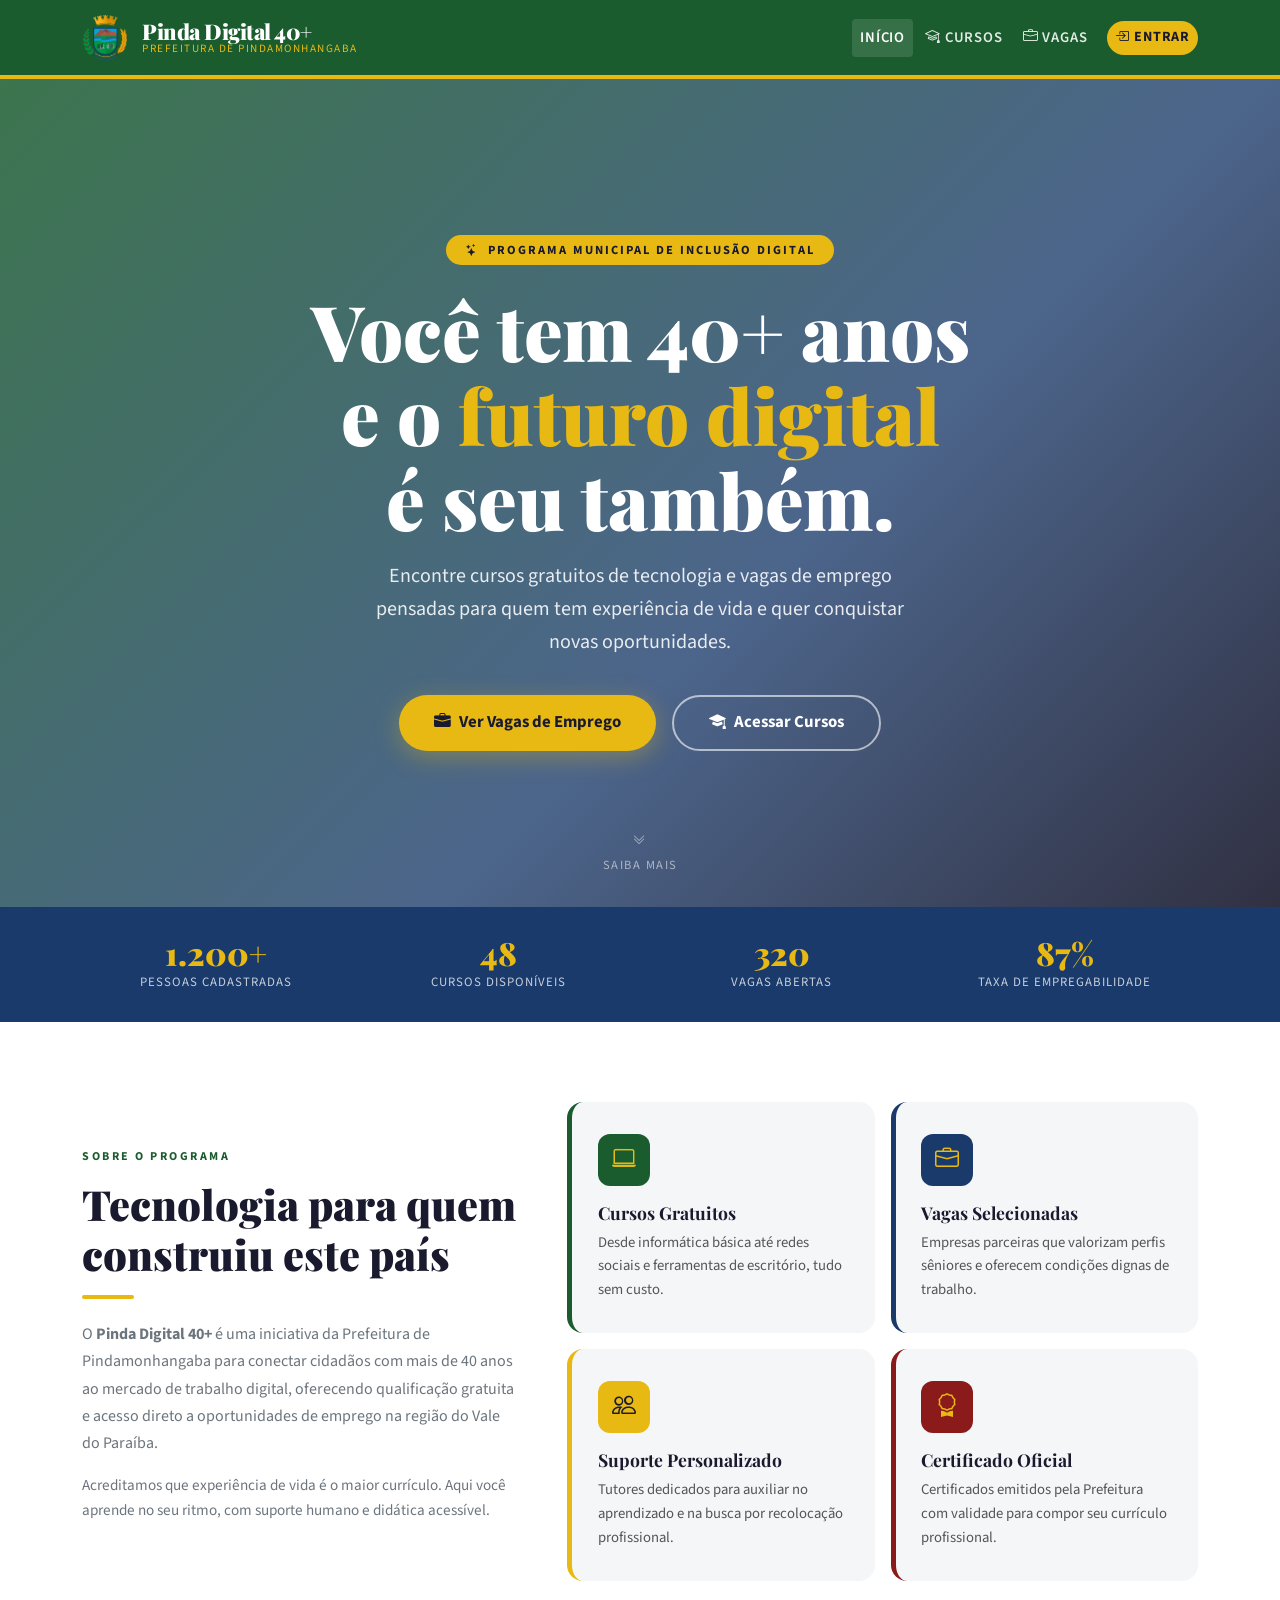
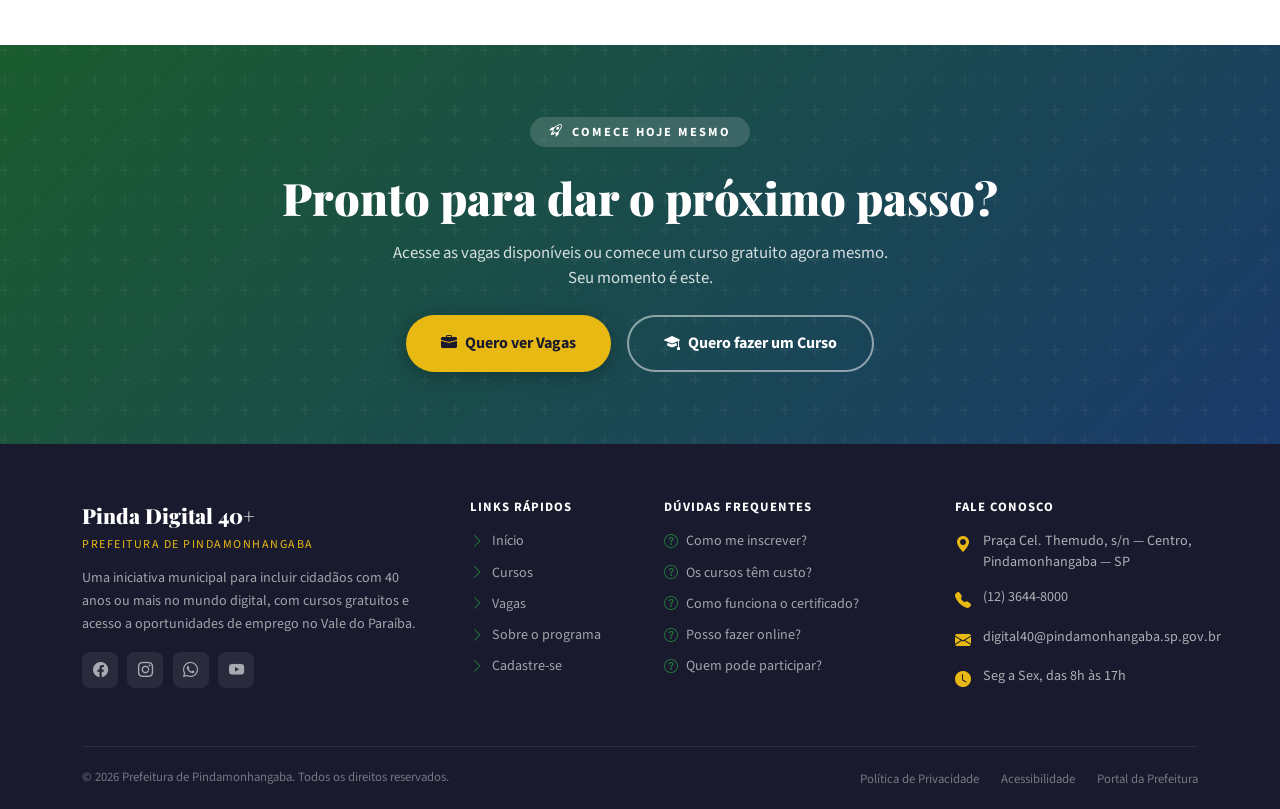
==== index.html @ 9abef358 "passando arquivos para hospedagem de teste" ====
<!DOCTYPE html>
<html lang="pt-BR">

<head>
  <meta charset="UTF-8" />
  <meta name="viewport" content="width=device-width, initial-scale=1.0" />
  <title>Pinda Digital 40+ | Inclusão Digital em Pindamonhangaba</title>
  <link rel="icon" href="images/logo.png" type="image/png" />

  <!-- Bootstrap 5 CDN -->
  <link href="https://cdn.jsdelivr.net/npm/bootstrap@5.3.3/dist/css/bootstrap.min.css" rel="stylesheet" />
  <!-- Bootstrap Icons -->
  <link href="https://cdn.jsdelivr.net/npm/bootstrap-icons@1.11.3/font/bootstrap-icons.min.css" rel="stylesheet" />
  <!-- Google Fonts -->
  <link
    href="https://fonts.googleapis.com/css2?family=Playfair+Display:wght@700;900&family=Source+Sans+3:wght@400;500;600&display=swap"
    rel="stylesheet" />

  <!-- Custom CSS -->
  <link rel="stylesheet" href="styles/index.css" />
</head>

<body>

  <!-- ══════════════════════════
     NAVBAR
══════════════════════════ -->
  <nav class="navbar navbar-expand-lg navbar-custom sticky-top">
    <div class="container">
      <a class="navbar-brand" href="#inicio">
        <div class="navbar-brand-wrapper">
          <img class="brand-logo" src="images/logo.png" alt="Logo Pinda Digital 40+" />
          <div class="brand-text">
            <span class="brand-title">Pinda Digital 40+</span>
            <span class="brand-subtitle">Prefeitura de Pindamonhangaba</span>
          </div>
        </div>
      </a>

      <button class="navbar-toggler" type="button" data-bs-toggle="collapse" data-bs-target="#navbarMain"
        aria-label="Abrir menu">
        <span class="navbar-toggler-icon"></span>
      </button>

      <div class="collapse navbar-collapse" id="navbarMain">
        <ul class="navbar-nav ms-auto align-items-center gap-1">
          <li class="nav-item">
            <a class="nav-link active" href="#inicio">Início</a>
          </li>
          <li class="nav-item">
            <a class="nav-link" href="cursos.html">
              <i class="bi bi-mortarboard me-1"></i>Cursos
            </a>
          </li>
          <li class="nav-item">
            <a class="nav-link" href="vagas.html">
              <i class="bi bi-briefcase me-1"></i>Vagas
            </a>
          </li>
          <li class="nav-item ms-2">
            <a class="nav-link btn-nav-cta" href="logar.html">
              <i class="bi bi-box-arrow-in-right me-1"></i>Entrar
            </a>
          </li>
        </ul>
      </div>
    </div>
  </nav>


  <!-- ══════════════════════════
     HERO
══════════════════════════ -->
  <section class="hero" id="inicio">
    <div class="hero-bg"></div>
    <div class="hero-overlay"></div>

    <div class="hero-content container">
      <span class="hero-badge">
        <i class="bi bi-stars me-1"></i> Programa Municipal de Inclusão Digital
      </span>

      <h1 class="hero-title">
        Você tem 40+ anos<br>
        e o <span>futuro digital</span><br>
        é seu também.
      </h1>

      <p class="hero-desc">
        Encontre cursos gratuitos de tecnologia e vagas de emprego pensadas
        para quem tem experiência de vida e quer conquistar novas oportunidades.
      </p>

      <div class="hero-btns">
        <a href="vagas.html" class="btn-hero-primary">
          <i class="bi bi-briefcase-fill"></i> Ver Vagas de Emprego
        </a>
        <a href="cursos.html" class="btn-hero-secondary">
          <i class="bi bi-mortarboard-fill"></i> Acessar Cursos
        </a>
      </div>
    </div>

    <div class="hero-scroll-hint">
      <i class="bi bi-chevron-double-down"></i>
      <span>Saiba mais</span>
    </div>
  </section>


  <!-- ══════════════════════════
     STATS STRIP
══════════════════════════ -->
  <section class="stats-strip">
    <div class="container">
      <div class="row g-3">
        <div class="col-6 col-md-3">
          <div class="stat-item py-1">
            <div class="stat-number">1.200+</div>
            <div class="stat-label">Pessoas cadastradas</div>
          </div>
        </div>
        <div class="col-6 col-md-3">
          <div class="stat-item py-1">
            <div class="stat-number">48</div>
            <div class="stat-label">Cursos disponíveis</div>
          </div>
        </div>
        <div class="col-6 col-md-3">
          <div class="stat-item py-1">
            <div class="stat-number">320</div>
            <div class="stat-label">Vagas abertas</div>
          </div>
        </div>
        <div class="col-6 col-md-3">
          <div class="stat-item py-1">
            <div class="stat-number">87%</div>
            <div class="stat-label">Taxa de empregabilidade</div>
          </div>
        </div>
      </div>
    </div>
  </section>


  <!-- ══════════════════════════
     SOBRE / DIFERENCIAIS
══════════════════════════ -->
  <section class="section-sobre" id="sobre">
    <div class="container">
      <div class="row align-items-center g-5">

        <!-- TEXTO -->
        <div class="col-lg-5">
          <span class="section-label">Sobre o programa</span>
          <h2 class="section-title">
            Tecnologia para quem<br>construiu este país
          </h2>
          <div class="divider-line"></div>
          <p class="text-secondary" style="font-size:1rem; line-height:1.7;">
            O <strong>Pinda Digital 40+</strong> é uma iniciativa da Prefeitura de
            Pindamonhangaba para conectar cidadãos com mais de 40 anos ao mercado
            de trabalho digital, oferecendo qualificação gratuita e acesso direto
            a oportunidades de emprego na região do Vale do Paraíba.
          </p>
          <p class="text-secondary mt-3" style="font-size:0.95rem; line-height:1.65;">
            Acreditamos que experiência de vida é o maior currículo. Aqui você
            aprende no seu ritmo, com suporte humano e didática acessível.
          </p>
        </div>

        <!-- CARDS -->
        <div class="col-lg-7">
          <div class="row g-3">
            <div class="col-sm-6">
              <div class="feature-card">
                <div class="feature-icon"><i class="bi bi-laptop"></i></div>
                <h5>Cursos Gratuitos</h5>
                <p>Desde informática básica até redes sociais e ferramentas de escritório, tudo sem custo.</p>
              </div>
            </div>
            <div class="col-sm-6">
              <div class="feature-card" style="border-left-color: var(--pinda-azul);">
                <div class="feature-icon" style="background: var(--pinda-azul);">
                  <i class="bi bi-briefcase"></i>
                </div>
                <h5>Vagas Selecionadas</h5>
                <p>Empresas parceiras que valorizam perfis sêniores e oferecem condições dignas de trabalho.</p>
              </div>
            </div>
            <div class="col-sm-6">
              <div class="feature-card" style="border-left-color: var(--pinda-amarelo);">
                <div class="feature-icon" style="background: var(--pinda-amarelo);">
                  <i class="bi bi-people" style="color: var(--pinda-texto);"></i>
                </div>
                <h5>Suporte Personalizado</h5>
                <p>Tutores dedicados para auxiliar no aprendizado e na busca por recolocação profissional.</p>
              </div>
            </div>
            <div class="col-sm-6">
              <div class="feature-card" style="border-left-color: var(--pinda-vermelho);">
                <div class="feature-icon" style="background: var(--pinda-vermelho);">
                  <i class="bi bi-award"></i>
                </div>
                <h5>Certificado Oficial</h5>
                <p>Certificados emitidos pela Prefeitura com validade para compor seu currículo profissional.</p>
              </div>
            </div>
          </div>
        </div>

      </div>
    </div>
  </section>


  <!-- ══════════════════════════
     CTA BANNER
══════════════════════════ -->
  <section class="cta-banner" id="cadastro">
    <div class="container text-center position-relative">
      <span class="hero-badge mb-4 d-inline-block" style="background: rgba(255,255,255,0.15); color: #fff;">
        <i class="bi bi-rocket-takeoff me-1"></i> Comece hoje mesmo
      </span>
      <h2 class="mb-3">
        Pronto para dar o próximo passo?
      </h2>
      <p class="mb-4 mx-auto" style="max-width:520px;">
        Acesse as vagas disponíveis ou comece um curso gratuito agora mesmo.
        Seu momento é este.
      </p>
      <div class="d-flex flex-wrap justify-content-center gap-3">
        <a href="vagas.html" class="btn-cta-vagas">
          <i class="bi bi-briefcase-fill"></i> Quero ver Vagas
        </a>
        <a href="cursos.html" class="btn-cta-cursos">
          <i class="bi bi-mortarboard-fill"></i> Quero fazer um Curso
        </a>
      </div>
    </div>
  </section>


  <!-- ══════════════════════════
     FOOTER
══════════════════════════ -->
  <footer id="contato">
    <div class="container">
      <div class="row g-5">

        <!-- Coluna 1: Marca -->
        <div class="col-lg-4">
          <div class="footer-brand">Pinda Digital 40+</div>
          <div class="footer-brand-sub">Prefeitura de Pindamonhangaba</div>
          <p class="footer-desc">
            Uma iniciativa municipal para incluir cidadãos com 40 anos ou mais
            no mundo digital, com cursos gratuitos e acesso a oportunidades de
            emprego no Vale do Paraíba.
          </p>
          <div class="mt-3">
            <a href="#" class="social-icon"><i class="bi bi-facebook"></i></a>
            <a href="#" class="social-icon"><i class="bi bi-instagram"></i></a>
            <a href="#" class="social-icon"><i class="bi bi-whatsapp"></i></a>
            <a href="#" class="social-icon"><i class="bi bi-youtube"></i></a>
          </div>
        </div>

        <!-- Coluna 2: Links -->
        <div class="col-sm-6 col-lg-2">
          <h6>Links Rápidos</h6>
          <a href="#inicio" class="footer-link"><i class="bi bi-chevron-right"></i> Início</a>
          <a href="cursos.html" class="footer-link"><i class="bi bi-chevron-right"></i> Cursos</a>
          <a href="vagas.html" class="footer-link"><i class="bi bi-chevron-right"></i> Vagas</a>
          <a href="#sobre" class="footer-link"><i class="bi bi-chevron-right"></i> Sobre o programa</a>
          <a href="#cadastro" class="footer-link"><i class="bi bi-chevron-right"></i> Cadastre-se</a>
        </div>

        <!-- Coluna 3: Dúvidas -->
        <div class="col-sm-6 col-lg-3">
          <h6>Dúvidas Frequentes</h6>
          <a href="#" class="footer-link"><i class="bi bi-question-circle"></i> Como me inscrever?</a>
          <a href="#" class="footer-link"><i class="bi bi-question-circle"></i> Os cursos têm custo?</a>
          <a href="#" class="footer-link"><i class="bi bi-question-circle"></i> Como funciona o certificado?</a>
          <a href="#" class="footer-link"><i class="bi bi-question-circle"></i> Posso fazer online?</a>
          <a href="#" class="footer-link"><i class="bi bi-question-circle"></i> Quem pode participar?</a>
        </div>

        <!-- Coluna 4: Contato -->
        <div class="col-lg-3">
          <h6>Fale Conosco</h6>
          <div class="footer-contact-item">
            <i class="bi bi-geo-alt-fill"></i>
            <span>Praça Cel. Themudo, s/n — Centro, Pindamonhangaba — SP</span>
          </div>
          <div class="footer-contact-item">
            <i class="bi bi-telephone-fill"></i>
            <span>(12) 3644-8000</span>
          </div>
          <div class="footer-contact-item">
            <i class="bi bi-envelope-fill"></i>
            <span>digital40@pindamonhangaba.sp.gov.br</span>
          </div>
          <div class="footer-contact-item">
            <i class="bi bi-clock-fill"></i>
            <span>Seg a Sex, das 8h às 17h</span>
          </div>
        </div>

      </div>

      <!-- Bottom bar -->
      <div class="footer-bottom">
        <div class="d-flex flex-wrap justify-content-between align-items-center gap-2">
          <p class="footer-bottom-text">
            © 2026 Prefeitura de Pindamonhangaba. Todos os direitos reservados.
          </p>
          <div class="footer-bottom-links">
            <a href="#">Política de Privacidade</a>
            <a href="#">Acessibilidade</a>
            <a href="https://www.pindamonhangaba.sp.gov.br" target="_blank">Portal da Prefeitura</a>
          </div>
        </div>
      </div>
    </div>
  </footer>


  <!-- Bootstrap JS -->
  <script src="https://cdn.jsdelivr.net/npm/bootstrap@5.3.3/dist/js/bootstrap.bundle.min.js"></script>

  <!-- Scroll suave -->
  <script>
    document.querySelectorAll('a[href^="#"]').forEach(anchor => {
      anchor.addEventListener('click', function (e) {
        const target = document.querySelector(this.getAttribute('href'));
        if (target) {
          e.preventDefault();
          target.scrollIntoView({ behavior: 'smooth', block: 'start' });
        }
      });
    });
  </script>

</body>

</html>
---- styles/index.css ----
:root {
      --pinda-verde:       #1a5c2e;
      --pinda-verde-claro: #217a3c;
      --pinda-azul:        #1a3a6b;
      --pinda-azul-claro:  #2253a0;
      --pinda-amarelo:     #e8b912;
      --pinda-vermelho:    #8b1a1a;
      --pinda-cinza:       #f4f6f8;
      --pinda-texto:       #1a1a2e;
    }

    * { box-sizing: border-box; }

    body {
      font-family: 'Source Sans 3', sans-serif;
      color: var(--pinda-texto);
      background: #fff;
    }

    /* ───────── NAVBAR ───────── */
    .navbar-custom {
      background: var(--pinda-verde);
      border-bottom: 4px solid var(--pinda-amarelo);
      padding: 0.6rem 0;
    }

    .navbar-brand-wrapper {
      display: flex;
      align-items: center;
      gap: 0.9rem;
      line-height: 1.1;
    }

    .brand-logo {
      width: 46px;
      height: 46px;
      flex-shrink: 0;
      object-fit: contain;
      border-radius: 12px;
    }

    .brand-text {
      display: flex;
      flex-direction: column;
    }

    .brand-title {
      font-family: 'Playfair Display', serif;
      font-size: 1.35rem;
      font-weight: 900;
      color: #fff;
      letter-spacing: -0.5px;
    }

    .brand-subtitle {
      font-size: 0.7rem;
      color: var(--pinda-amarelo);
      text-transform: uppercase;
      letter-spacing: 1.5px;
    }

    .navbar-custom .nav-link {
      color: rgba(255,255,255,0.88) !important;
      font-weight: 600;
      font-size: 0.92rem;
      text-transform: uppercase;
      letter-spacing: 0.8px;
      padding: 0.5rem 1.1rem;
      border-radius: 4px;
      transition: all 0.25s;
    }

    .navbar-custom .nav-link:hover,
    .navbar-custom .nav-link.active {
      color: #fff !important;
      background: rgba(255,255,255,0.12);
    }

    .navbar-custom .btn-nav-cta {
      background: var(--pinda-amarelo);
      color: var(--pinda-texto) !important;
      font-weight: 700;
      border-radius: 50px;
      padding: 0.4rem 1.3rem;
      font-size: 0.88rem;
    }

    .navbar-custom .btn-nav-cta:hover {
      background: #f0c930;
    }

    .navbar-toggler {
      border-color: rgba(255,255,255,0.4);
    }

    .navbar-toggler-icon {
      filter: invert(1);
    }

    /* ───────── HERO ───────── */
    .hero {
      position: relative;
      min-height: 92vh;
      display: flex;
      align-items: center;
      justify-content: center;
      overflow: hidden;
    }

    .hero-bg {
      position: absolute;
      inset: 0;
      background-image:
        url('https://images.unsplash.com/photo-1573164713988-8665fc963095?w=1600&auto=format&fit=crop');
      background-size: cover;
      background-position: center 30%;
      transform: scale(1.04);
      animation: slowZoom 18s ease-in-out infinite alternate;
    }

    @keyframes slowZoom {
      from { transform: scale(1.04); }
      to   { transform: scale(1.12); }
    }

    .hero-overlay {
      position: absolute;
      inset: 0;
      background: linear-gradient(
        135deg,
        rgba(26,92,46,0.85) 0%,
        rgba(26,58,107,0.78) 60%,
        rgba(26,26,46,0.9) 100%
      );
    }

    .hero-content {
      position: relative;
      z-index: 2;
      text-align: center;
      color: #fff;
      padding: 2rem 1rem;
      animation: fadeUp 1s ease both;
    }

    @keyframes fadeUp {
      from { opacity: 0; transform: translateY(32px); }
      to   { opacity: 1; transform: translateY(0); }
    }

    .hero-badge {
      display: inline-block;
      background: var(--pinda-amarelo);
      color: var(--pinda-texto);
      font-weight: 700;
      font-size: 0.78rem;
      text-transform: uppercase;
      letter-spacing: 2px;
      padding: 0.35rem 1.2rem;
      border-radius: 50px;
      margin-bottom: 1.4rem;
      animation: fadeUp 0.8s ease 0.2s both;
    }

    .hero-title {
      font-family: 'Playfair Display', serif;
      font-size: clamp(2.4rem, 6vw, 5rem);
      font-weight: 900;
      line-height: 1.1;
      margin-bottom: 1.2rem;
      animation: fadeUp 0.8s ease 0.35s both;
    }

    .hero-title span {
      color: var(--pinda-amarelo);
    }

    .hero-desc {
      font-size: clamp(1rem, 2vw, 1.25rem);
      color: rgba(255,255,255,0.88);
      max-width: 580px;
      margin: 0 auto 2.2rem;
      line-height: 1.65;
      animation: fadeUp 0.8s ease 0.5s both;
    }

    .hero-btns {
      display: flex;
      gap: 1rem;
      justify-content: center;
      flex-wrap: wrap;
      animation: fadeUp 0.8s ease 0.65s both;
    }

    .btn-hero-primary {
      background: var(--pinda-amarelo);
      color: var(--pinda-texto);
      font-weight: 700;
      font-size: 1.05rem;
      padding: 0.85rem 2.2rem;
      border-radius: 50px;
      border: none;
      display: inline-flex;
      align-items: center;
      gap: 0.5rem;
      transition: all 0.25s;
      text-decoration: none;
      box-shadow: 0 6px 24px rgba(232,185,18,0.35);
    }

    .btn-hero-primary:hover {
      background: #f0c930;
      color: var(--pinda-texto);
      transform: translateY(-3px);
      box-shadow: 0 10px 32px rgba(232,185,18,0.45);
    }

    .btn-hero-secondary {
      background: transparent;
      color: #fff;
      font-weight: 700;
      font-size: 1.05rem;
      padding: 0.85rem 2.2rem;
      border-radius: 50px;
      border: 2px solid rgba(255,255,255,0.6);
      display: inline-flex;
      align-items: center;
      gap: 0.5rem;
      transition: all 0.25s;
      text-decoration: none;
    }

    .btn-hero-secondary:hover {
      background: rgba(255,255,255,0.15);
      color: #fff;
      border-color: #fff;
      transform: translateY(-3px);
    }

    .hero-scroll-hint {
      position: absolute;
      bottom: 2rem;
      left: 50%;
      transform: translateX(-50%);
      z-index: 2;
      color: rgba(255,255,255,0.55);
      font-size: 0.78rem;
      letter-spacing: 1.5px;
      text-transform: uppercase;
      display: flex;
      flex-direction: column;
      align-items: center;
      gap: 0.4rem;
      animation: bounce 2s infinite;
    }

    @keyframes bounce {
      0%, 100% { transform: translateX(-50%) translateY(0); }
      50%       { transform: translateX(-50%) translateY(8px); }
    }

    /* ───────── STATS STRIP ───────── */
    .stats-strip {
      background: var(--pinda-azul);
      padding: 1.6rem 0;
    }

    .stat-item {
      text-align: center;
      color: #fff;
      border-right: 1px solid rgba(255,255,255,0.12);
    }

    .stat-item:last-child { border-right: none; }

    .stat-number {
      font-family: 'Playfair Display', serif;
      font-size: 2rem;
      font-weight: 900;
      color: var(--pinda-amarelo);
      line-height: 1;
    }

    .stat-label {
      font-size: 0.8rem;
      opacity: 0.75;
      text-transform: uppercase;
      letter-spacing: 1px;
      margin-top: 0.25rem;
    }

    /* ───────── SOBRE ───────── */
    .section-sobre {
      padding: 5rem 0 4rem;
      background: #fff;
    }

    .section-label {
      display: inline-block;
      font-size: 0.75rem;
      font-weight: 700;
      text-transform: uppercase;
      letter-spacing: 2.5px;
      color: var(--pinda-verde);
      margin-bottom: 0.8rem;
    }

    .section-title {
      font-family: 'Playfair Display', serif;
      font-size: clamp(1.7rem, 3.5vw, 2.6rem);
      font-weight: 900;
      line-height: 1.2;
      color: var(--pinda-texto);
      margin-bottom: 1rem;
    }

    .divider-line {
      width: 52px;
      height: 4px;
      background: var(--pinda-amarelo);
      border-radius: 2px;
      margin-bottom: 1.4rem;
    }

    .feature-card {
      background: var(--pinda-cinza);
      border-radius: 16px;
      padding: 2rem 1.6rem;
      height: 100%;
      transition: transform 0.25s, box-shadow 0.25s;
      border-left: 5px solid var(--pinda-verde);
    }

    .feature-card:hover {
      transform: translateY(-6px);
      box-shadow: 0 16px 40px rgba(26,92,46,0.12);
    }

    .feature-icon {
      width: 52px;
      height: 52px;
      background: var(--pinda-verde);
      border-radius: 12px;
      display: flex;
      align-items: center;
      justify-content: center;
      color: var(--pinda-amarelo);
      font-size: 1.5rem;
      margin-bottom: 1rem;
    }

    .feature-card h5 {
      font-family: 'Playfair Display', serif;
      font-weight: 700;
      font-size: 1.1rem;
      color: var(--pinda-texto);
      margin-bottom: 0.5rem;
    }

    .feature-card p {
      font-size: 0.92rem;
      color: #555;
      line-height: 1.6;
      margin: 0;
    }

    /* ───────── CTA BANNER ───────── */
    .cta-banner {
      background: linear-gradient(135deg, var(--pinda-verde) 0%, var(--pinda-azul) 100%);
      padding: 4.5rem 0;
      position: relative;
      overflow: hidden;
    }

    .cta-banner::before {
      content: '';
      position: absolute;
      inset: 0;
      background: url("data:image/svg+xml,%3Csvg width='60' height='60' viewBox='0 0 60 60' xmlns='http://www.w3.org/2000/svg'%3E%3Cg fill='none' fill-rule='evenodd'%3E%3Cg fill='%23ffffff' fill-opacity='0.04'%3E%3Cpath d='M36 34v-4h-2v4h-4v2h4v4h2v-4h4v-2h-4zm0-30V0h-2v4h-4v2h4v4h2V6h4V4h-4zM6 34v-4H4v4H0v2h4v4h2v-4h4v-2H6zM6 4V0H4v4H0v2h4v4h2V6h4V4H6z'/%3E%3C/g%3E%3C/g%3E%3C/svg%3E");
    }

    .cta-banner h2 {
      font-family: 'Playfair Display', serif;
      font-size: clamp(1.8rem, 4vw, 2.8rem);
      font-weight: 900;
      color: #fff;
    }

    .cta-banner p {
      color: rgba(255,255,255,0.82);
      font-size: 1.05rem;
    }

    .btn-cta-vagas {
      background: var(--pinda-amarelo);
      color: var(--pinda-texto);
      font-weight: 700;
      font-size: 1rem;
      padding: 0.9rem 2.2rem;
      border-radius: 50px;
      border: none;
      display: inline-flex;
      align-items: center;
      gap: 0.5rem;
      transition: all 0.25s;
      text-decoration: none;
      box-shadow: 0 4px 20px rgba(0,0,0,0.25);
    }

    .btn-cta-vagas:hover {
      background: #f0c930;
      color: var(--pinda-texto);
      transform: translateY(-3px);
    }

    .btn-cta-cursos {
      background: transparent;
      color: #fff;
      font-weight: 700;
      font-size: 1rem;
      padding: 0.9rem 2.2rem;
      border-radius: 50px;
      border: 2px solid rgba(255,255,255,0.5);
      display: inline-flex;
      align-items: center;
      gap: 0.5rem;
      transition: all 0.25s;
      text-decoration: none;
    }

    .btn-cta-cursos:hover {
      background: rgba(255,255,255,0.12);
      color: #fff;
      border-color: #fff;
      transform: translateY(-3px);
    }

    /* ───────── FOOTER ───────── */
    footer {
      background: var(--pinda-texto);
      color: rgba(255,255,255,0.75);
      padding: 3.5rem 0 0;
    }

    .footer-brand {
      font-family: 'Playfair Display', serif;
      font-size: 1.3rem;
      font-weight: 900;
      color: #fff;
      margin-bottom: 0.3rem;
    }

    .footer-brand-sub {
      font-size: 0.75rem;
      color: var(--pinda-amarelo);
      text-transform: uppercase;
      letter-spacing: 1.5px;
    }

    .footer-desc {
      font-size: 0.88rem;
      line-height: 1.65;
      margin-top: 0.8rem;
      color: rgba(255,255,255,0.6);
    }

    footer h6 {
      color: #fff;
      font-weight: 700;
      text-transform: uppercase;
      letter-spacing: 1px;
      font-size: 0.8rem;
      margin-bottom: 1rem;
    }

    .footer-link {
      display: flex;
      align-items: center;
      gap: 0.5rem;
      color: rgba(255,255,255,0.6);
      text-decoration: none;
      font-size: 0.88rem;
      margin-bottom: 0.6rem;
      transition: color 0.2s;
    }

    .footer-link:hover {
      color: var(--pinda-amarelo);
    }

    .footer-link i {
      font-size: 0.9rem;
      color: var(--pinda-verde-claro);
    }

    .footer-contact-item {
      display: flex;
      align-items: flex-start;
      gap: 0.75rem;
      font-size: 0.88rem;
      color: rgba(255,255,255,0.65);
      margin-bottom: 0.85rem;
    }

    .footer-contact-item i {
      color: var(--pinda-amarelo);
      font-size: 1rem;
      margin-top: 2px;
      flex-shrink: 0;
    }

    .footer-bottom {
      border-top: 1px solid rgba(255,255,255,0.08);
      padding: 1.2rem 0;
      margin-top: 2.5rem;
    }

    .footer-bottom-text {
      font-size: 0.8rem;
      color: rgba(255,255,255,0.4);
      margin: 0;
    }

    .footer-bottom-links a {
      color: rgba(255,255,255,0.4);
      text-decoration: none;
      font-size: 0.8rem;
      margin-left: 1.2rem;
      transition: color 0.2s;
    }

    .footer-bottom-links a:hover {
      color: var(--pinda-amarelo);
    }

    .social-icon {
      width: 36px;
      height: 36px;
      border-radius: 8px;
      background: rgba(255,255,255,0.07);
      display: inline-flex;
      align-items: center;
      justify-content: center;
      color: rgba(255,255,255,0.6);
      font-size: 0.95rem;
      text-decoration: none;
      transition: all 0.2s;
      margin-right: 0.4rem;
    }

    .social-icon:hover {
      background: var(--pinda-verde);
      color: #fff;
    }

    /* ───────── UTILS ───────── */
    @media (max-width: 768px) {
      .stat-item {
        border-right: none;
        border-bottom: 1px solid rgba(255,255,255,0.12);
        padding: 0.8rem 0;
      }
      .stat-item:last-child { border-bottom: none; }
    }
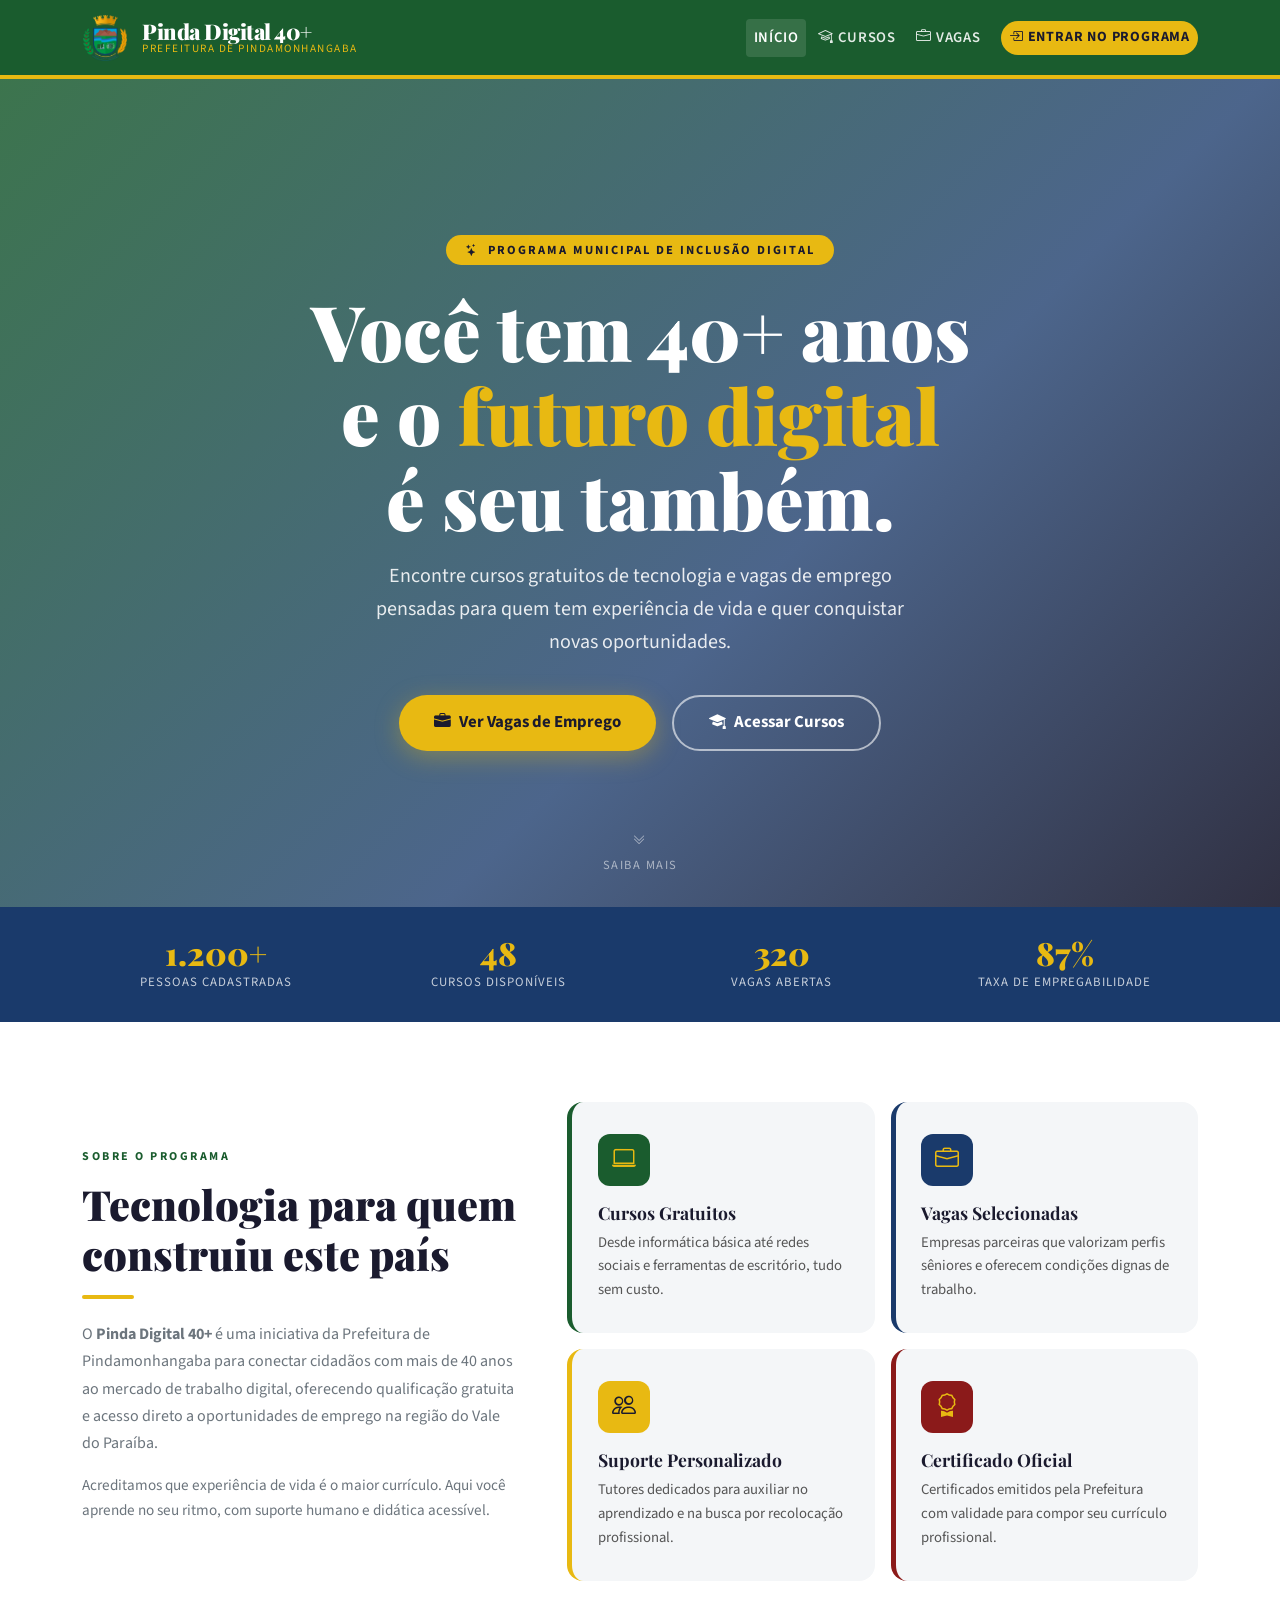
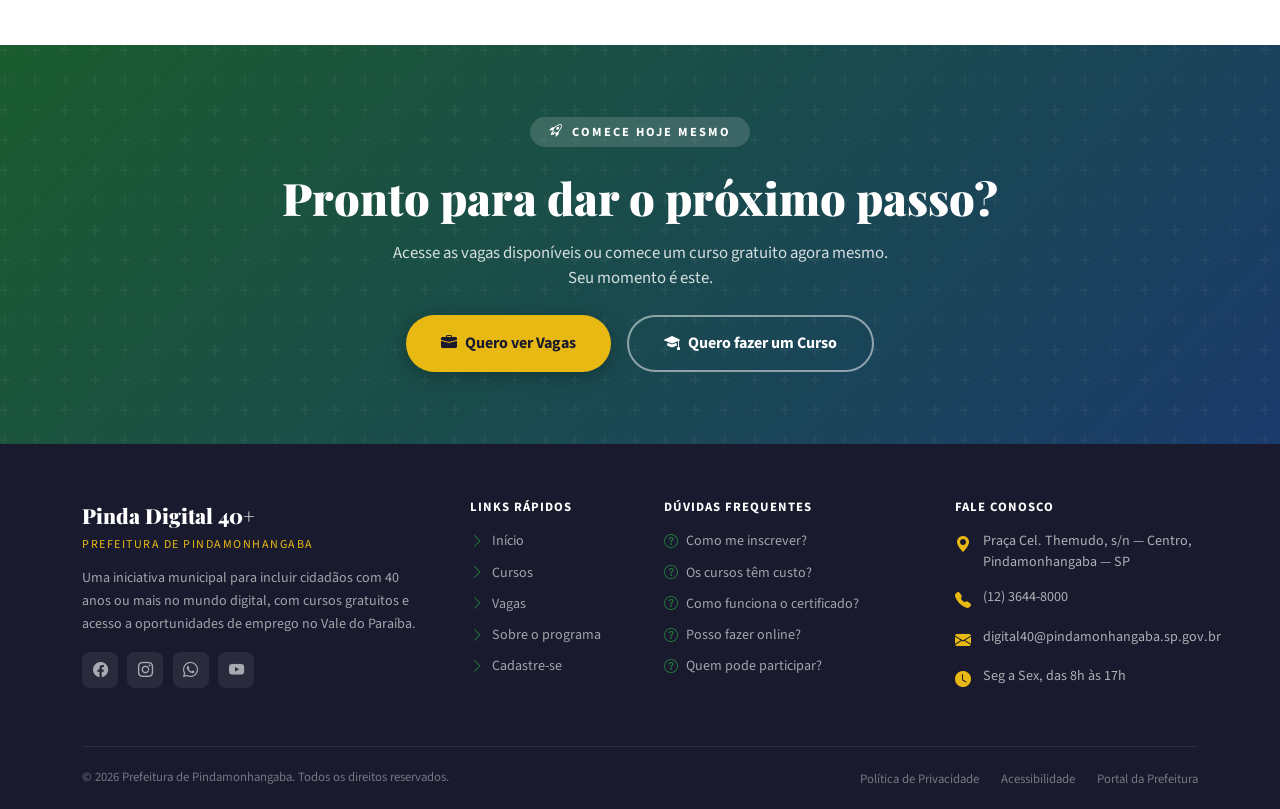
==== commit 642e157f: "melhorando vagas e corrigindo erro responsivo no mobile" ====
--- a/index.html
+++ b/index.html
@@ -59,7 +59,7 @@
           </li>
           <li class="nav-item ms-2">
             <a class="nav-link btn-nav-cta" href="logar.html">
-              <i class="bi bi-box-arrow-in-right me-1"></i>Entrar
+              <i class="bi bi-box-arrow-in-right me-1"></i>Entrar no Programa
             </a>
           </li>
         </ul>
--- a/styles/index.css
+++ b/styles/index.css
@@ -11,10 +11,15 @@
 
     * { box-sizing: border-box; }
 
+    html {
+      overflow-x: hidden;
+    }
+
     body {
       font-family: 'Source Sans 3', sans-serif;
       color: var(--pinda-texto);
       background: #fff;
+      overflow-x: hidden;
     }
 
     /* ───────── NAVBAR ───────── */
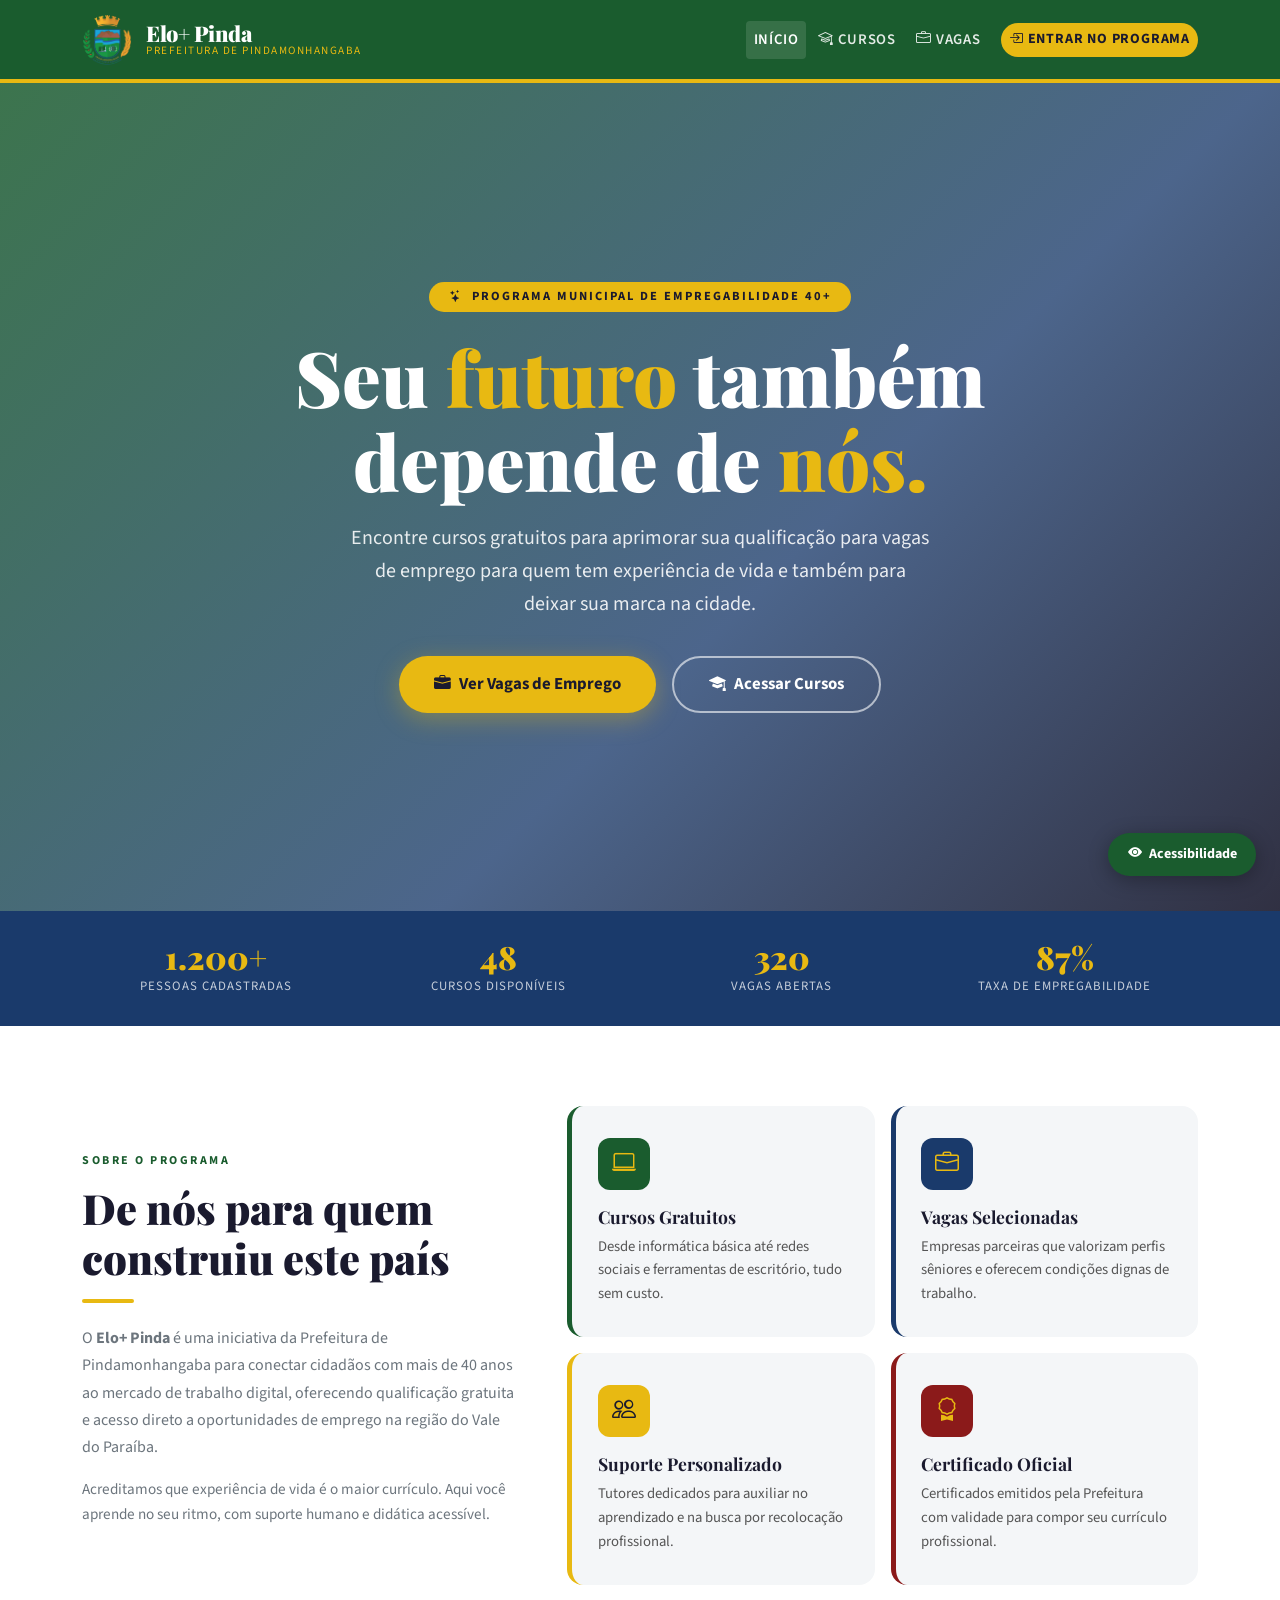
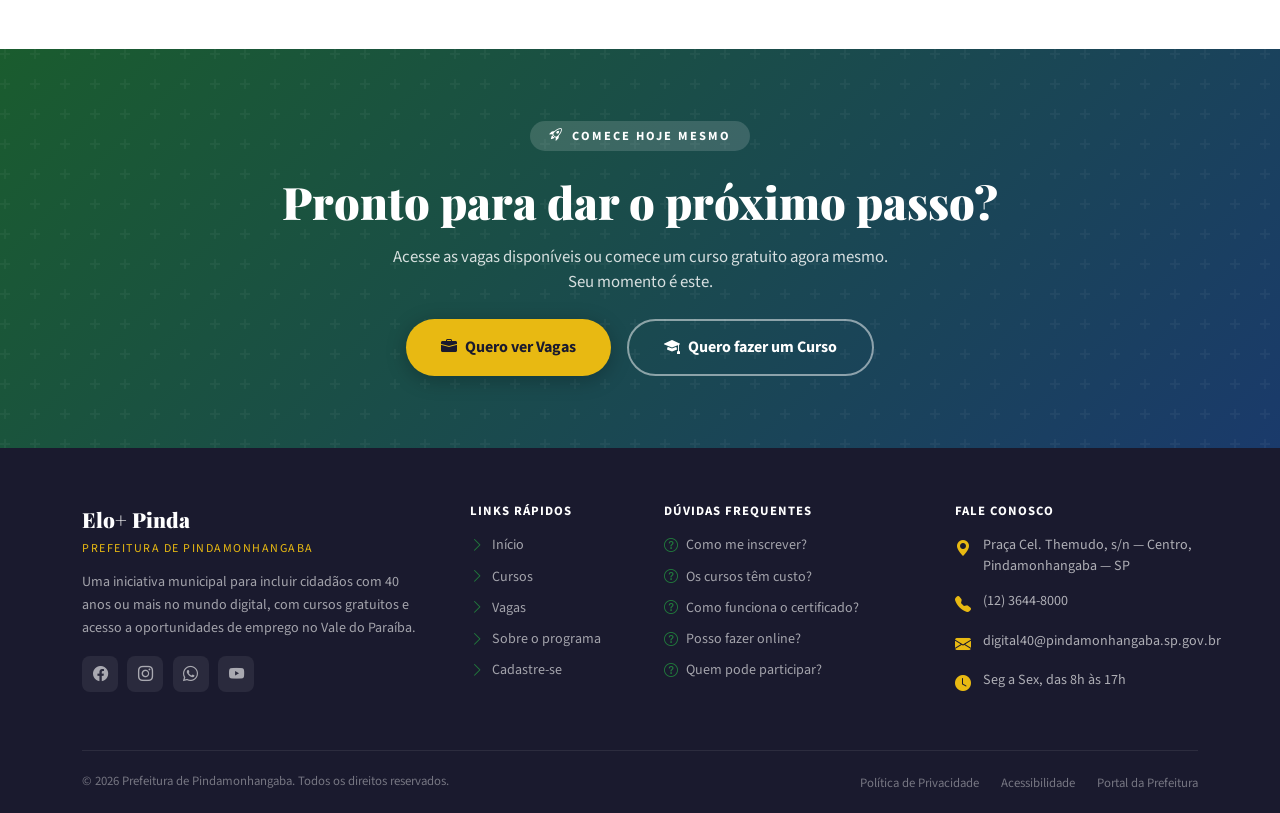
==== commit ce24e708: "Alterado nome do projeto, organização de js, removido cadastro.html e adicionado a opção de acessibi" ====
--- a/index.html
+++ b/index.html
@@ -4,7 +4,7 @@
 <head>
   <meta charset="UTF-8" />
   <meta name="viewport" content="width=device-width, initial-scale=1.0" />
-  <title>Pinda Digital 40+ | Inclusão Digital em Pindamonhangaba</title>
+  <title>Elo+ PInda | Inclusão Digital em Pindamonhangaba</title>
   <link rel="icon" href="images/logo.png" type="image/png" />
 
   <!-- Bootstrap 5 CDN -->
@@ -22,6 +22,14 @@
 
 <body>
 
+  <!-- Skip link -->
+  <a href="#inicio" class="skip-link">Pular para o conteúdo principal</a>
+
+  <!-- Indicador de leitura ativa -->
+  <div id="tts-status" role="status" aria-live="polite">
+    &#128266; Lendo em voz alta... Pressione ESC para parar.
+  </div>
+
   <!-- ══════════════════════════
      NAVBAR
 ══════════════════════════ -->
@@ -29,9 +37,9 @@
     <div class="container">
       <a class="navbar-brand" href="#inicio">
         <div class="navbar-brand-wrapper">
-          <img class="brand-logo" src="images/logo.png" alt="Logo Pinda Digital 40+" />
+          <img class="brand-logo" src="images/logo.png" alt="Logo Elo+ PInda" />
           <div class="brand-text">
-            <span class="brand-title">Pinda Digital 40+</span>
+            <span class="brand-title">Elo+ Pinda</span>
             <span class="brand-subtitle">Prefeitura de Pindamonhangaba</span>
           </div>
         </div>
@@ -77,18 +85,17 @@
 
     <div class="hero-content container">
       <span class="hero-badge">
-        <i class="bi bi-stars me-1"></i> Programa Municipal de Inclusão Digital
+        <i class="bi bi-stars me-1"></i> Programa Municipal de Empregabilidade 40+
       </span>
 
       <h1 class="hero-title">
-        Você tem 40+ anos<br>
-        e o <span>futuro digital</span><br>
-        é seu também.
+         Seu <span>futuro</span> também <br>
+        depende de <span>nós.</span>
       </h1>
 
       <p class="hero-desc">
-        Encontre cursos gratuitos de tecnologia e vagas de emprego pensadas
-        para quem tem experiência de vida e quer conquistar novas oportunidades.
+       Encontre cursos gratuitos para aprimorar sua qualificação para vagas de emprego
+        para quem tem experiência de vida e também para deixar sua marca na cidade.
       </p>
 
       <div class="hero-btns">
@@ -100,11 +107,6 @@
         </a>
       </div>
     </div>
-
-    <div class="hero-scroll-hint">
-      <i class="bi bi-chevron-double-down"></i>
-      <span>Saiba mais</span>
-    </div>
   </section>
 
 
@@ -154,11 +156,11 @@
         <div class="col-lg-5">
           <span class="section-label">Sobre o programa</span>
           <h2 class="section-title">
-            Tecnologia para quem<br>construiu este país
+             De nós para quem<br>construiu este país
           </h2>
           <div class="divider-line"></div>
           <p class="text-secondary" style="font-size:1rem; line-height:1.7;">
-            O <strong>Pinda Digital 40+</strong> é uma iniciativa da Prefeitura de
+            O <strong>Elo+ Pinda</strong> é uma iniciativa da Prefeitura de
             Pindamonhangaba para conectar cidadãos com mais de 40 anos ao mercado
             de trabalho digital, oferecendo qualificação gratuita e acesso direto
             a oportunidades de emprego na região do Vale do Paraíba.
@@ -250,7 +252,7 @@
 
         <!-- Coluna 1: Marca -->
         <div class="col-lg-4">
-          <div class="footer-brand">Pinda Digital 40+</div>
+          <div class="footer-brand">Elo+ Pinda</div>
           <div class="footer-brand-sub">Prefeitura de Pindamonhangaba</div>
           <p class="footer-desc">
             Uma iniciativa municipal para incluir cidadãos com 40 anos ou mais
@@ -324,23 +326,136 @@
     </div>
   </footer>
 
+  <!-- Modal de Acessibilidade -->
+  <div class="modal fade" id="modalAcessibilidade" tabindex="-1" aria-labelledby="modalAcessibilidadeLabel" aria-hidden="true">
+    <div class="modal-dialog modal-dialog-centered modal-lg">
+      <div class="modal-content">
+        <div class="modal-header">
+          <h5 class="modal-title" id="modalAcessibilidadeLabel">Acessibilidade</h5>
+          <button type="button" class="btn-close" data-bs-dismiss="modal" aria-label="Fechar"></button>
+        </div>
+        <div class="modal-body">
+          <div id="barra-acessibilidade" role="region" aria-label="Ferramentas de acessibilidade para deficientes visuais">
+            <div class="container">
+              <div class="d-flex align-items-center flex-wrap gap-2 py-1">
+
+                <span class="acesso-label d-none d-sm-inline">
+                  <i class="bi bi-eye-fill me-1"></i>Acessibilidade:
+                </span>
+
+                <!-- Tamanho de fonte -->
+                <div class="d-flex align-items-center gap-1" role="group" aria-label="Tamanho da fonte">
+                  <span class="acesso-label">Fonte:</span>
+                  <button class="acesso-btn" id="btn-fonte-menor" onclick="alterarFonte('menor')" aria-label="Diminuir fonte"
+                    aria-pressed="false">A−</button>
+                  <button class="acesso-btn ativo" id="btn-fonte-normal" onclick="alterarFonte('normal')"
+                    aria-label="Fonte padrão" aria-pressed="true">A</button>
+                  <button class="acesso-btn" id="btn-fonte-maior" onclick="alterarFonte('maior')" aria-label="Aumentar fonte"
+                    aria-pressed="false">A+</button>
+                  <button class="acesso-btn" id="btn-fonte-maxima" onclick="alterarFonte('maxima')" aria-label="Fonte máxima"
+                    aria-pressed="false">A++</button>
+                </div>
+
+                <span class="acesso-divider d-none d-md-inline-block"></span>
+
+                <!-- Visão -->
+                <div class="d-flex align-items-center gap-1" role="group" aria-label="Opções de visão">
+                  <span class="acesso-label d-none d-md-inline">Visão:</span>
+                  <button class="acesso-btn" id="btn-contraste" onclick="toggleContraste()" aria-label="Alto contraste"
+                    aria-pressed="false">
+                    <i class="bi bi-circle-half"></i>
+                    <span class="d-none d-sm-inline">Contraste</span>
+                  </button>
+                  <button class="acesso-btn" id="btn-espaco" onclick="toggleEspaco()" aria-label="Espaçamento de texto"
+                    aria-pressed="false">
+                    <i class="bi bi-text-paragraph"></i>
+                    <span class="d-none d-sm-inline">Espaçamento</span>
+                  </button>
+                  <button class="acesso-btn" id="btn-foco" onclick="toggleFoco()" aria-label="Destaque de foco para teclado"
+                    aria-pressed="false">
+                    <i class="bi bi-keyboard"></i>
+                    <span class="d-none d-sm-inline">Foco</span>
+                  </button>
+                </div>
+
+                <span class="acesso-divider d-none d-md-inline-block"></span>
+
+                <!-- Voz -->
+                <button class="acesso-btn" id="btn-tts" onclick="togglePainelTTS()" aria-label="Leitura em voz alta"
+                  aria-expanded="false" aria-controls="painel-tts">
+                  <i class="bi bi-volume-up-fill"></i>
+                  <span class="d-none d-sm-inline">Voz</span>
+                </button>
+
+                <!-- Reset -->
+                <button class="acesso-btn ms-auto" onclick="resetarTudo()" aria-label="Redefinir acessibilidade"
+                  title="Redefinir tudo">
+                  <i class="bi bi-arrow-counterclockwise"></i>
+                  <span class="d-none d-md-inline">Redefinir</span>
+                </button>
+
+              </div>
+            </div>
+          </div>
+        </div>
+      </div>
+    </div>
+  </div>
+
+  <!-- Painel TTS -->
+  <div id="painel-tts" role="dialog" aria-modal="true" aria-label="Leitura em voz alta">
+    <h6><i class="bi bi-volume-up-fill me-1"></i> Leitura em Voz Alta</h6>
+    <p>Ouça o conteúdo da página lido em voz alta.</p>
+    <div class="tts-controles">
+      <button onclick="ttsLerPagina()" aria-label="Ler toda a página">
+        <i class="bi bi-play-fill"></i> Ler página inteira
+      </button>
+      <button onclick="ttsLerSecao()" aria-label="Ler seção atual">
+        <i class="bi bi-skip-forward-fill"></i> Ler seção atual
+      </button>
+      <button onclick="ttsPausar()" id="btn-pausar" aria-label="Pausar ou retomar leitura">
+        <i class="bi bi-pause-fill"></i> Pausar
+      </button>
+      <button onclick="ttsParar()" aria-label="Parar leitura">
+        <i class="bi bi-stop-fill"></i> Parar
+      </button>
+      <div style="border-top:1px solid #ddd; padding-top:.6rem; margin-top:.2rem;">
+        <label for="tts-velocidade" style="font-size:.78rem; color:#555; display:block; margin-bottom:.3rem;">
+          Velocidade da voz:
+        </label>
+        <input type="range" id="tts-velocidade" min="0.5" max="2" step="0.1" value="1" style="width:100%;"
+          aria-label="Velocidade da voz" oninput="ttsAjustarVelocidade(this.value)">
+        <div style="display:flex; justify-content:space-between; font-size:.72rem; color:#888;">
+          <span>Lento</span><span id="tts-vel-label">1.0×</span><span>Rápido</span>
+        </div>
+      </div>
+      <button onclick="togglePainelTTS()"
+        style="background:#f0f0f0 !important; border-color:#ccc !important; color:#333 !important;"
+        aria-label="Fechar painel">
+        <i class="bi bi-x-circle"></i> Fechar
+      </button>
+    </div>
+  </div>
+
+  <!-- Botão flutuante -->
+  <button id="btn-flutuante-acesso" type="button" data-bs-toggle="modal" data-bs-target="#modalAcessibilidade"
+    aria-label="Abrir as ferramentas de acessibilidade" title="Acessibilidade">
+    <i class="bi bi-eye-fill" aria-hidden="true"></i>
+    <span class="d-none d-sm-inline">Acessibilidade</span>
+  </button>
+
+  <!-- Anunciador para leitores de tela -->
+  <div id="aria-anunciador" role="status" aria-live="polite" aria-atomic="true"
+    style="position:absolute; left:-9999px; width:1px; height:1px; overflow:hidden;"></div>
+
 
   <!-- Bootstrap JS -->
   <script src="https://cdn.jsdelivr.net/npm/bootstrap@5.3.3/dist/js/bootstrap.bundle.min.js"></script>
 
   <!-- Scroll suave -->
-  <script>
-    document.querySelectorAll('a[href^="#"]').forEach(anchor => {
-      anchor.addEventListener('click', function (e) {
-        const target = document.querySelector(this.getAttribute('href'));
-        if (target) {
-          e.preventDefault();
-          target.scrollIntoView({ behavior: 'smooth', block: 'start' });
-        }
-      });
-    });
-  </script>
+  <script src="js/scroll.js"></script>
+  <script src="js/acessibilidade.js"></script>
 
 </body>
 
-</html>+</html>
--- a/styles/index.css
+++ b/styles/index.css
@@ -1,569 +1,968 @@
+ /* ═══════════════════════════════════════
+       INDEX.CSS
+    ═══════════════════════════════════════ */
  :root {
-      --pinda-verde:       #1a5c2e;
-      --pinda-verde-claro: #217a3c;
-      --pinda-azul:        #1a3a6b;
-      --pinda-azul-claro:  #2253a0;
-      --pinda-amarelo:     #e8b912;
-      --pinda-vermelho:    #8b1a1a;
-      --pinda-cinza:       #f4f6f8;
-      --pinda-texto:       #1a1a2e;
-    }
-
-    * { box-sizing: border-box; }
-
-    html {
-      overflow-x: hidden;
-    }
-
-    body {
-      font-family: 'Source Sans 3', sans-serif;
-      color: var(--pinda-texto);
-      background: #fff;
-      overflow-x: hidden;
-    }
-
-    /* ───────── NAVBAR ───────── */
-    .navbar-custom {
-      background: var(--pinda-verde);
-      border-bottom: 4px solid var(--pinda-amarelo);
-      padding: 0.6rem 0;
-    }
-
-    .navbar-brand-wrapper {
-      display: flex;
-      align-items: center;
-      gap: 0.9rem;
-      line-height: 1.1;
-    }
-
-    .brand-logo {
-      width: 46px;
-      height: 46px;
-      flex-shrink: 0;
-      object-fit: contain;
-      border-radius: 12px;
-    }
-
-    .brand-text {
-      display: flex;
-      flex-direction: column;
-    }
-
-    .brand-title {
-      font-family: 'Playfair Display', serif;
-      font-size: 1.35rem;
-      font-weight: 900;
-      color: #fff;
-      letter-spacing: -0.5px;
-    }
-
-    .brand-subtitle {
-      font-size: 0.7rem;
-      color: var(--pinda-amarelo);
-      text-transform: uppercase;
-      letter-spacing: 1.5px;
-    }
-
-    .navbar-custom .nav-link {
-      color: rgba(255,255,255,0.88) !important;
-      font-weight: 600;
-      font-size: 0.92rem;
-      text-transform: uppercase;
-      letter-spacing: 0.8px;
-      padding: 0.5rem 1.1rem;
-      border-radius: 4px;
-      transition: all 0.25s;
-    }
-
-    .navbar-custom .nav-link:hover,
-    .navbar-custom .nav-link.active {
-      color: #fff !important;
-      background: rgba(255,255,255,0.12);
-    }
-
-    .navbar-custom .btn-nav-cta {
-      background: var(--pinda-amarelo);
-      color: var(--pinda-texto) !important;
-      font-weight: 700;
-      border-radius: 50px;
-      padding: 0.4rem 1.3rem;
-      font-size: 0.88rem;
-    }
-
-    .navbar-custom .btn-nav-cta:hover {
-      background: #f0c930;
-    }
-
-    .navbar-toggler {
-      border-color: rgba(255,255,255,0.4);
-    }
-
-    .navbar-toggler-icon {
-      filter: invert(1);
-    }
-
-    /* ───────── HERO ───────── */
-    .hero {
-      position: relative;
-      min-height: 92vh;
-      display: flex;
-      align-items: center;
-      justify-content: center;
-      overflow: hidden;
-    }
-
-    .hero-bg {
-      position: absolute;
-      inset: 0;
-      background-image:
-        url('https://images.unsplash.com/photo-1573164713988-8665fc963095?w=1600&auto=format&fit=crop');
-      background-size: cover;
-      background-position: center 30%;
-      transform: scale(1.04);
-      animation: slowZoom 18s ease-in-out infinite alternate;
-    }
-
-    @keyframes slowZoom {
-      from { transform: scale(1.04); }
-      to   { transform: scale(1.12); }
-    }
-
-    .hero-overlay {
-      position: absolute;
-      inset: 0;
-      background: linear-gradient(
-        135deg,
-        rgba(26,92,46,0.85) 0%,
-        rgba(26,58,107,0.78) 60%,
-        rgba(26,26,46,0.9) 100%
-      );
-    }
-
-    .hero-content {
-      position: relative;
-      z-index: 2;
-      text-align: center;
-      color: #fff;
-      padding: 2rem 1rem;
-      animation: fadeUp 1s ease both;
-    }
-
-    @keyframes fadeUp {
-      from { opacity: 0; transform: translateY(32px); }
-      to   { opacity: 1; transform: translateY(0); }
-    }
-
-    .hero-badge {
-      display: inline-block;
-      background: var(--pinda-amarelo);
-      color: var(--pinda-texto);
-      font-weight: 700;
-      font-size: 0.78rem;
-      text-transform: uppercase;
-      letter-spacing: 2px;
-      padding: 0.35rem 1.2rem;
-      border-radius: 50px;
-      margin-bottom: 1.4rem;
-      animation: fadeUp 0.8s ease 0.2s both;
-    }
-
-    .hero-title {
-      font-family: 'Playfair Display', serif;
-      font-size: clamp(2.4rem, 6vw, 5rem);
-      font-weight: 900;
-      line-height: 1.1;
-      margin-bottom: 1.2rem;
-      animation: fadeUp 0.8s ease 0.35s both;
-    }
-
-    .hero-title span {
-      color: var(--pinda-amarelo);
-    }
-
-    .hero-desc {
-      font-size: clamp(1rem, 2vw, 1.25rem);
-      color: rgba(255,255,255,0.88);
-      max-width: 580px;
-      margin: 0 auto 2.2rem;
-      line-height: 1.65;
-      animation: fadeUp 0.8s ease 0.5s both;
-    }
-
-    .hero-btns {
-      display: flex;
-      gap: 1rem;
-      justify-content: center;
-      flex-wrap: wrap;
-      animation: fadeUp 0.8s ease 0.65s both;
-    }
-
-    .btn-hero-primary {
-      background: var(--pinda-amarelo);
-      color: var(--pinda-texto);
-      font-weight: 700;
-      font-size: 1.05rem;
-      padding: 0.85rem 2.2rem;
-      border-radius: 50px;
-      border: none;
-      display: inline-flex;
-      align-items: center;
-      gap: 0.5rem;
-      transition: all 0.25s;
-      text-decoration: none;
-      box-shadow: 0 6px 24px rgba(232,185,18,0.35);
-    }
-
-    .btn-hero-primary:hover {
-      background: #f0c930;
-      color: var(--pinda-texto);
-      transform: translateY(-3px);
-      box-shadow: 0 10px 32px rgba(232,185,18,0.45);
-    }
-
-    .btn-hero-secondary {
-      background: transparent;
-      color: #fff;
-      font-weight: 700;
-      font-size: 1.05rem;
-      padding: 0.85rem 2.2rem;
-      border-radius: 50px;
-      border: 2px solid rgba(255,255,255,0.6);
-      display: inline-flex;
-      align-items: center;
-      gap: 0.5rem;
-      transition: all 0.25s;
-      text-decoration: none;
-    }
-
-    .btn-hero-secondary:hover {
-      background: rgba(255,255,255,0.15);
-      color: #fff;
-      border-color: #fff;
-      transform: translateY(-3px);
-    }
-
-    .hero-scroll-hint {
-      position: absolute;
-      bottom: 2rem;
-      left: 50%;
-      transform: translateX(-50%);
-      z-index: 2;
-      color: rgba(255,255,255,0.55);
-      font-size: 0.78rem;
-      letter-spacing: 1.5px;
-      text-transform: uppercase;
-      display: flex;
-      flex-direction: column;
-      align-items: center;
-      gap: 0.4rem;
-      animation: bounce 2s infinite;
-    }
-
-    @keyframes bounce {
-      0%, 100% { transform: translateX(-50%) translateY(0); }
-      50%       { transform: translateX(-50%) translateY(8px); }
-    }
-
-    /* ───────── STATS STRIP ───────── */
-    .stats-strip {
-      background: var(--pinda-azul);
-      padding: 1.6rem 0;
-    }
-
-    .stat-item {
-      text-align: center;
-      color: #fff;
-      border-right: 1px solid rgba(255,255,255,0.12);
-    }
-
-    .stat-item:last-child { border-right: none; }
-
-    .stat-number {
-      font-family: 'Playfair Display', serif;
-      font-size: 2rem;
-      font-weight: 900;
-      color: var(--pinda-amarelo);
-      line-height: 1;
-    }
-
-    .stat-label {
-      font-size: 0.8rem;
-      opacity: 0.75;
-      text-transform: uppercase;
-      letter-spacing: 1px;
-      margin-top: 0.25rem;
-    }
-
-    /* ───────── SOBRE ───────── */
-    .section-sobre {
-      padding: 5rem 0 4rem;
-      background: #fff;
-    }
-
-    .section-label {
-      display: inline-block;
-      font-size: 0.75rem;
-      font-weight: 700;
-      text-transform: uppercase;
-      letter-spacing: 2.5px;
-      color: var(--pinda-verde);
-      margin-bottom: 0.8rem;
-    }
-
-    .section-title {
-      font-family: 'Playfair Display', serif;
-      font-size: clamp(1.7rem, 3.5vw, 2.6rem);
-      font-weight: 900;
-      line-height: 1.2;
-      color: var(--pinda-texto);
-      margin-bottom: 1rem;
-    }
-
-    .divider-line {
-      width: 52px;
-      height: 4px;
-      background: var(--pinda-amarelo);
-      border-radius: 2px;
-      margin-bottom: 1.4rem;
-    }
-
-    .feature-card {
-      background: var(--pinda-cinza);
-      border-radius: 16px;
-      padding: 2rem 1.6rem;
-      height: 100%;
-      transition: transform 0.25s, box-shadow 0.25s;
-      border-left: 5px solid var(--pinda-verde);
-    }
-
-    .feature-card:hover {
-      transform: translateY(-6px);
-      box-shadow: 0 16px 40px rgba(26,92,46,0.12);
-    }
-
-    .feature-icon {
-      width: 52px;
-      height: 52px;
-      background: var(--pinda-verde);
-      border-radius: 12px;
-      display: flex;
-      align-items: center;
-      justify-content: center;
-      color: var(--pinda-amarelo);
-      font-size: 1.5rem;
-      margin-bottom: 1rem;
-    }
-
-    .feature-card h5 {
-      font-family: 'Playfair Display', serif;
-      font-weight: 700;
-      font-size: 1.1rem;
-      color: var(--pinda-texto);
-      margin-bottom: 0.5rem;
-    }
-
-    .feature-card p {
-      font-size: 0.92rem;
-      color: #555;
-      line-height: 1.6;
-      margin: 0;
-    }
-
-    /* ───────── CTA BANNER ───────── */
-    .cta-banner {
-      background: linear-gradient(135deg, var(--pinda-verde) 0%, var(--pinda-azul) 100%);
-      padding: 4.5rem 0;
-      position: relative;
-      overflow: hidden;
-    }
-
-    .cta-banner::before {
-      content: '';
-      position: absolute;
-      inset: 0;
-      background: url("data:image/svg+xml,%3Csvg width='60' height='60' viewBox='0 0 60 60' xmlns='http://www.w3.org/2000/svg'%3E%3Cg fill='none' fill-rule='evenodd'%3E%3Cg fill='%23ffffff' fill-opacity='0.04'%3E%3Cpath d='M36 34v-4h-2v4h-4v2h4v4h2v-4h4v-2h-4zm0-30V0h-2v4h-4v2h4v4h2V6h4V4h-4zM6 34v-4H4v4H0v2h4v4h2v-4h4v-2H6zM6 4V0H4v4H0v2h4v4h2V6h4V4H6z'/%3E%3C/g%3E%3C/g%3E%3C/svg%3E");
-    }
-
-    .cta-banner h2 {
-      font-family: 'Playfair Display', serif;
-      font-size: clamp(1.8rem, 4vw, 2.8rem);
-      font-weight: 900;
-      color: #fff;
-    }
-
-    .cta-banner p {
-      color: rgba(255,255,255,0.82);
-      font-size: 1.05rem;
-    }
-
-    .btn-cta-vagas {
-      background: var(--pinda-amarelo);
-      color: var(--pinda-texto);
-      font-weight: 700;
-      font-size: 1rem;
-      padding: 0.9rem 2.2rem;
-      border-radius: 50px;
-      border: none;
-      display: inline-flex;
-      align-items: center;
-      gap: 0.5rem;
-      transition: all 0.25s;
-      text-decoration: none;
-      box-shadow: 0 4px 20px rgba(0,0,0,0.25);
-    }
-
-    .btn-cta-vagas:hover {
-      background: #f0c930;
-      color: var(--pinda-texto);
-      transform: translateY(-3px);
-    }
-
-    .btn-cta-cursos {
-      background: transparent;
-      color: #fff;
-      font-weight: 700;
-      font-size: 1rem;
-      padding: 0.9rem 2.2rem;
-      border-radius: 50px;
-      border: 2px solid rgba(255,255,255,0.5);
-      display: inline-flex;
-      align-items: center;
-      gap: 0.5rem;
-      transition: all 0.25s;
-      text-decoration: none;
-    }
-
-    .btn-cta-cursos:hover {
-      background: rgba(255,255,255,0.12);
-      color: #fff;
-      border-color: #fff;
-      transform: translateY(-3px);
-    }
-
-    /* ───────── FOOTER ───────── */
-    footer {
-      background: var(--pinda-texto);
-      color: rgba(255,255,255,0.75);
-      padding: 3.5rem 0 0;
-    }
-
-    .footer-brand {
-      font-family: 'Playfair Display', serif;
-      font-size: 1.3rem;
-      font-weight: 900;
-      color: #fff;
-      margin-bottom: 0.3rem;
-    }
-
-    .footer-brand-sub {
-      font-size: 0.75rem;
-      color: var(--pinda-amarelo);
-      text-transform: uppercase;
-      letter-spacing: 1.5px;
-    }
-
-    .footer-desc {
-      font-size: 0.88rem;
-      line-height: 1.65;
-      margin-top: 0.8rem;
-      color: rgba(255,255,255,0.6);
-    }
-
-    footer h6 {
-      color: #fff;
-      font-weight: 700;
-      text-transform: uppercase;
-      letter-spacing: 1px;
-      font-size: 0.8rem;
-      margin-bottom: 1rem;
-    }
-
-    .footer-link {
-      display: flex;
-      align-items: center;
-      gap: 0.5rem;
-      color: rgba(255,255,255,0.6);
-      text-decoration: none;
-      font-size: 0.88rem;
-      margin-bottom: 0.6rem;
-      transition: color 0.2s;
-    }
-
-    .footer-link:hover {
-      color: var(--pinda-amarelo);
-    }
-
-    .footer-link i {
-      font-size: 0.9rem;
-      color: var(--pinda-verde-claro);
-    }
-
-    .footer-contact-item {
-      display: flex;
-      align-items: flex-start;
-      gap: 0.75rem;
-      font-size: 0.88rem;
-      color: rgba(255,255,255,0.65);
-      margin-bottom: 0.85rem;
-    }
-
-    .footer-contact-item i {
-      color: var(--pinda-amarelo);
-      font-size: 1rem;
-      margin-top: 2px;
-      flex-shrink: 0;
-    }
-
-    .footer-bottom {
-      border-top: 1px solid rgba(255,255,255,0.08);
-      padding: 1.2rem 0;
-      margin-top: 2.5rem;
-    }
-
-    .footer-bottom-text {
-      font-size: 0.8rem;
-      color: rgba(255,255,255,0.4);
-      margin: 0;
-    }
-
-    .footer-bottom-links a {
-      color: rgba(255,255,255,0.4);
-      text-decoration: none;
-      font-size: 0.8rem;
-      margin-left: 1.2rem;
-      transition: color 0.2s;
-    }
-
-    .footer-bottom-links a:hover {
-      color: var(--pinda-amarelo);
-    }
-
-    .social-icon {
-      width: 36px;
-      height: 36px;
-      border-radius: 8px;
-      background: rgba(255,255,255,0.07);
-      display: inline-flex;
-      align-items: center;
-      justify-content: center;
-      color: rgba(255,255,255,0.6);
-      font-size: 0.95rem;
-      text-decoration: none;
-      transition: all 0.2s;
-      margin-right: 0.4rem;
-    }
-
-    .social-icon:hover {
-      background: var(--pinda-verde);
-      color: #fff;
-    }
-
-    /* ───────── UTILS ───────── */
-    @media (max-width: 768px) {
-      .stat-item {
-        border-right: none;
-        border-bottom: 1px solid rgba(255,255,255,0.12);
-        padding: 0.8rem 0;
-      }
-      .stat-item:last-child { border-bottom: none; }
-    }+     --pinda-verde: #1a5c2e;
+     --pinda-verde-claro: #217a3c;
+     --pinda-azul: #1a3a6b;
+     --pinda-azul-claro: #2253a0;
+     --pinda-amarelo: #e8b912;
+     --pinda-vermelho: #8b1a1a;
+     --pinda-cinza: #f4f6f8;
+     --pinda-texto: #1a1a2e;
+ }
+
+ * {
+     box-sizing: border-box;
+ }
+
+ html {
+     overflow-x: hidden;
+ }
+
+ body {
+     font-family: 'Source Sans 3', sans-serif;
+     color: var(--pinda-texto);
+     background: #fff;
+     overflow-x: hidden;
+ }
+
+ /* ───────── NAVBAR ───────── */
+ .navbar-custom {
+     background: var(--pinda-verde);
+     border-bottom: 4px solid var(--pinda-amarelo);
+     padding: 0.6rem 0;
+ }
+
+ .navbar-brand-wrapper {
+     display: flex;
+     align-items: center;
+     gap: 0.9rem;
+     line-height: 1.1;
+ }
+
+ .brand-logo {
+     width: 50px;
+     height: 50px;
+     flex-shrink: 0;
+     object-fit: contain;
+     border-radius: 50%;
+     mix-blend-mode: lighten;
+ }
+
+ .brand-text {
+     display: flex;
+     flex-direction: column;
+ }
+
+ .brand-title {
+     font-family: 'Playfair Display', serif;
+     font-size: 1.35rem;
+     font-weight: 900;
+     color: #fff;
+     letter-spacing: -0.5px;
+ }
+
+ .brand-subtitle {
+     font-size: 0.7rem;
+     color: var(--pinda-amarelo);
+     text-transform: uppercase;
+     letter-spacing: 1.5px;
+ }
+
+ .navbar-custom .nav-link {
+     color: rgba(255, 255, 255, 0.88) !important;
+     font-weight: 600;
+     font-size: 0.92rem;
+     text-transform: uppercase;
+     letter-spacing: 0.8px;
+     padding: 0.5rem 1.1rem;
+     border-radius: 4px;
+     transition: all 0.25s;
+ }
+
+ .navbar-custom .nav-link:hover,
+ .navbar-custom .nav-link.active {
+     color: #fff !important;
+     background: rgba(255, 255, 255, 0.12);
+ }
+
+ .navbar-custom .btn-nav-cta {
+     background: var(--pinda-amarelo);
+     color: var(--pinda-texto) !important;
+     font-weight: 700;
+     border-radius: 50px;
+     padding: 0.4rem 1.3rem;
+     font-size: 0.88rem;
+ }
+
+ .navbar-custom .btn-nav-cta:hover {
+     background: #f0c930;
+ }
+
+ .navbar-toggler {
+     border-color: rgba(255, 255, 255, 0.4);
+ }
+
+ .navbar-toggler-icon {
+     filter: invert(1);
+ }
+
+ /* ───────── HERO ───────── */
+ .hero {
+     position: relative;
+     min-height: 92vh;
+     display: flex;
+     align-items: center;
+     justify-content: center;
+     overflow: hidden;
+ }
+
+ .hero-bg {
+     position: absolute;
+     inset: 0;
+     background-image: url('https://images.unsplash.com/photo-1573164713988-8665fc963095?w=1600&auto=format&fit=crop');
+     background-size: cover;
+     background-position: center 30%;
+     transform: scale(1.04);
+     animation: slowZoom 18s ease-in-out infinite alternate;
+ }
+
+ @keyframes slowZoom {
+     from {
+         transform: scale(1.04);
+     }
+
+     to {
+         transform: scale(1.12);
+     }
+ }
+
+ .hero-overlay {
+     position: absolute;
+     inset: 0;
+     background: linear-gradient(135deg, rgba(26, 92, 46, 0.85) 0%, rgba(26, 58, 107, 0.78) 60%, rgba(26, 26, 46, 0.9) 100%);
+ }
+
+ .hero-content {
+     position: relative;
+     z-index: 2;
+     text-align: center;
+     color: #fff;
+     padding: 2rem 1rem;
+     animation: fadeUp 1s ease both;
+ }
+
+ @keyframes fadeUp {
+     from {
+         opacity: 0;
+         transform: translateY(32px);
+     }
+
+     to {
+         opacity: 1;
+         transform: translateY(0);
+     }
+ }
+
+ .hero-badge {
+     display: inline-block;
+     background: var(--pinda-amarelo);
+     color: var(--pinda-texto);
+     font-weight: 700;
+     font-size: 0.78rem;
+     text-transform: uppercase;
+     letter-spacing: 2px;
+     padding: 0.35rem 1.2rem;
+     border-radius: 50px;
+     margin-bottom: 1.4rem;
+     animation: fadeUp 0.8s ease 0.2s both;
+ }
+
+ .hero-title {
+     font-family: 'Playfair Display', serif;
+     font-size: clamp(2.4rem, 6vw, 5rem);
+     font-weight: 900;
+     line-height: 1.1;
+     margin-bottom: 1.2rem;
+     animation: fadeUp 0.8s ease 0.35s both;
+ }
+
+ .hero-title span {
+     color: var(--pinda-amarelo);
+ }
+
+ .hero-desc {
+     font-size: clamp(1rem, 2vw, 1.25rem);
+     color: rgba(255, 255, 255, 0.88);
+     max-width: 580px;
+     margin: 0 auto 2.2rem;
+     line-height: 1.65;
+     animation: fadeUp 0.8s ease 0.5s both;
+ }
+
+ .hero-btns {
+     display: flex;
+     gap: 1rem;
+     justify-content: center;
+     flex-wrap: wrap;
+     animation: fadeUp 0.8s ease 0.65s both;
+ }
+
+ .btn-hero-primary {
+     background: var(--pinda-amarelo);
+     color: var(--pinda-texto);
+     font-weight: 700;
+     font-size: 1.05rem;
+     padding: 0.85rem 2.2rem;
+     border-radius: 50px;
+     border: none;
+     display: inline-flex;
+     align-items: center;
+     gap: 0.5rem;
+     transition: all 0.25s;
+     text-decoration: none;
+     box-shadow: 0 6px 24px rgba(232, 185, 18, 0.35);
+ }
+
+ .btn-hero-primary:hover {
+     background: #f0c930;
+     color: var(--pinda-texto);
+     transform: translateY(-3px);
+     box-shadow: 0 10px 32px rgba(232, 185, 18, 0.45);
+ }
+
+ .btn-hero-secondary {
+     background: transparent;
+     color: #fff;
+     font-weight: 700;
+     font-size: 1.05rem;
+     padding: 0.85rem 2.2rem;
+     border-radius: 50px;
+     border: 2px solid rgba(255, 255, 255, 0.6);
+     display: inline-flex;
+     align-items: center;
+     gap: 0.5rem;
+     transition: all 0.25s;
+     text-decoration: none;
+ }
+
+ .btn-hero-secondary:hover {
+     background: rgba(255, 255, 255, 0.15);
+     color: #fff;
+     border-color: #fff;
+     transform: translateY(-3px);
+ }
+
+ .hero-scroll-hint {
+     position: absolute;
+     bottom: 2rem;
+     left: 50%;
+     transform: translateX(-50%);
+     z-index: 2;
+     color: rgba(255, 255, 255, 0.55);
+     font-size: 0.78rem;
+     letter-spacing: 1.5px;
+     text-transform: uppercase;
+     display: flex;
+     flex-direction: column;
+     align-items: center;
+     gap: 0.4rem;
+     animation: bounce 2s infinite;
+ }
+
+ @keyframes bounce {
+
+     0%,
+     100% {
+         transform: translateX(-50%) translateY(0);
+     }
+
+     50% {
+         transform: translateX(-50%) translateY(8px);
+     }
+ }
+
+ /* ───────── STATS STRIP ───────── */
+ .stats-strip {
+     background: var(--pinda-azul);
+     padding: 1.6rem 0;
+ }
+
+ .stat-item {
+     text-align: center;
+     color: #fff;
+     border-right: 1px solid rgba(255, 255, 255, 0.12);
+ }
+
+ .stat-item:last-child {
+     border-right: none;
+ }
+
+ .stat-number {
+     font-family: 'Playfair Display', serif;
+     font-size: 2rem;
+     font-weight: 900;
+     color: var(--pinda-amarelo);
+     line-height: 1;
+ }
+
+ .stat-label {
+     font-size: 0.8rem;
+     opacity: 0.75;
+     text-transform: uppercase;
+     letter-spacing: 1px;
+     margin-top: 0.25rem;
+ }
+
+ /* ───────── SOBRE ───────── */
+ .section-sobre {
+     padding: 5rem 0 4rem;
+     background: #fff;
+ }
+
+ .section-label {
+     display: inline-block;
+     font-size: 0.75rem;
+     font-weight: 700;
+     text-transform: uppercase;
+     letter-spacing: 2.5px;
+     color: var(--pinda-verde);
+     margin-bottom: 0.8rem;
+ }
+
+ .section-title {
+     font-family: 'Playfair Display', serif;
+     font-size: clamp(1.7rem, 3.5vw, 2.6rem);
+     font-weight: 900;
+     line-height: 1.2;
+     color: var(--pinda-texto);
+     margin-bottom: 1rem;
+ }
+
+ .divider-line {
+     width: 52px;
+     height: 4px;
+     background: var(--pinda-amarelo);
+     border-radius: 2px;
+     margin-bottom: 1.4rem;
+ }
+
+ .feature-card {
+     background: var(--pinda-cinza);
+     border-radius: 16px;
+     padding: 2rem 1.6rem;
+     height: 100%;
+     transition: transform 0.25s, box-shadow 0.25s;
+     border-left: 5px solid var(--pinda-verde);
+ }
+
+ .feature-card:hover {
+     transform: translateY(-6px);
+     box-shadow: 0 16px 40px rgba(26, 92, 46, 0.12);
+ }
+
+ .feature-icon {
+     width: 52px;
+     height: 52px;
+     background: var(--pinda-verde);
+     border-radius: 12px;
+     display: flex;
+     align-items: center;
+     justify-content: center;
+     color: var(--pinda-amarelo);
+     font-size: 1.5rem;
+     margin-bottom: 1rem;
+ }
+
+ .feature-card h5 {
+     font-family: 'Playfair Display', serif;
+     font-weight: 700;
+     font-size: 1.1rem;
+     color: var(--pinda-texto);
+     margin-bottom: 0.5rem;
+ }
+
+ .feature-card p {
+     font-size: 0.92rem;
+     color: #555;
+     line-height: 1.6;
+     margin: 0;
+ }
+
+ /* ───────── CTA BANNER ───────── */
+ .cta-banner {
+     background: linear-gradient(135deg, var(--pinda-verde) 0%, var(--pinda-azul) 100%);
+     padding: 4.5rem 0;
+     position: relative;
+     overflow: hidden;
+ }
+
+ .cta-banner::before {
+     content: '';
+     position: absolute;
+     inset: 0;
+     background: url("data:image/svg+xml,%3Csvg width='60' height='60' viewBox='0 0 60 60' xmlns='http://www.w3.org/2000/svg'%3E%3Cg fill='none' fill-rule='evenodd'%3E%3Cg fill='%23ffffff' fill-opacity='0.04'%3E%3Cpath d='M36 34v-4h-2v4h-4v2h4v4h2v-4h4v-2h-4zm0-30V0h-2v4h-4v2h4v4h2V6h4V4h-4zM6 34v-4H4v4H0v2h4v4h2v-4h4v-2H6zM6 4V0H4v4H0v2h4v4h2V6h4V4H6z'/%3E%3C/g%3E%3C/g%3E%3C/svg%3E");
+ }
+
+ .cta-banner h2 {
+     font-family: 'Playfair Display', serif;
+     font-size: clamp(1.8rem, 4vw, 2.8rem);
+     font-weight: 900;
+     color: #fff;
+ }
+
+ .cta-banner p {
+     color: rgba(255, 255, 255, 0.82);
+     font-size: 1.05rem;
+ }
+
+ .btn-cta-vagas {
+     background: var(--pinda-amarelo);
+     color: var(--pinda-texto);
+     font-weight: 700;
+     font-size: 1rem;
+     padding: 0.9rem 2.2rem;
+     border-radius: 50px;
+     border: none;
+     display: inline-flex;
+     align-items: center;
+     gap: 0.5rem;
+     transition: all 0.25s;
+     text-decoration: none;
+     box-shadow: 0 4px 20px rgba(0, 0, 0, 0.25);
+ }
+
+ .btn-cta-vagas:hover {
+     background: #f0c930;
+     color: var(--pinda-texto);
+     transform: translateY(-3px);
+ }
+
+ .btn-cta-cursos {
+     background: transparent;
+     color: #fff;
+     font-weight: 700;
+     font-size: 1rem;
+     padding: 0.9rem 2.2rem;
+     border-radius: 50px;
+     border: 2px solid rgba(255, 255, 255, 0.5);
+     display: inline-flex;
+     align-items: center;
+     gap: 0.5rem;
+     transition: all 0.25s;
+     text-decoration: none;
+ }
+
+ .btn-cta-cursos:hover {
+     background: rgba(255, 255, 255, 0.12);
+     color: #fff;
+     border-color: #fff;
+     transform: translateY(-3px);
+ }
+
+ /* ───────── FOOTER ───────── */
+ footer {
+     background: var(--pinda-texto);
+     color: rgba(255, 255, 255, 0.75);
+     padding: 3.5rem 0 0;
+ }
+
+ .footer-brand {
+     font-family: 'Playfair Display', serif;
+     font-size: 1.3rem;
+     font-weight: 900;
+     color: #fff;
+     margin-bottom: 0.3rem;
+ }
+
+ .footer-brand-sub {
+     font-size: 0.75rem;
+     color: var(--pinda-amarelo);
+     text-transform: uppercase;
+     letter-spacing: 1.5px;
+ }
+
+ .footer-desc {
+     font-size: 0.88rem;
+     line-height: 1.65;
+     margin-top: 0.8rem;
+     color: rgba(255, 255, 255, 0.6);
+ }
+
+ footer h6 {
+     color: #fff;
+     font-weight: 700;
+     text-transform: uppercase;
+     letter-spacing: 1px;
+     font-size: 0.8rem;
+     margin-bottom: 1rem;
+ }
+
+ .footer-link {
+     display: flex;
+     align-items: center;
+     gap: 0.5rem;
+     color: rgba(255, 255, 255, 0.6);
+     text-decoration: none;
+     font-size: 0.88rem;
+     margin-bottom: 0.6rem;
+     transition: color 0.2s;
+ }
+
+ .footer-link:hover {
+     color: var(--pinda-amarelo);
+ }
+
+ .footer-link i {
+     font-size: 0.9rem;
+     color: var(--pinda-verde-claro);
+ }
+
+ .footer-contact-item {
+     display: flex;
+     align-items: flex-start;
+     gap: 0.75rem;
+     font-size: 0.88rem;
+     color: rgba(255, 255, 255, 0.65);
+     margin-bottom: 0.85rem;
+ }
+
+ .footer-contact-item i {
+     color: var(--pinda-amarelo);
+     font-size: 1rem;
+     margin-top: 2px;
+     flex-shrink: 0;
+ }
+
+ .footer-bottom {
+     border-top: 1px solid rgba(255, 255, 255, 0.08);
+     padding: 1.2rem 0;
+     margin-top: 2.5rem;
+ }
+
+ .footer-bottom-text {
+     font-size: 0.8rem;
+     color: rgba(255, 255, 255, 0.4);
+     margin: 0;
+ }
+
+ .footer-bottom-links a {
+     color: rgba(255, 255, 255, 0.4);
+     text-decoration: none;
+     font-size: 0.8rem;
+     margin-left: 1.2rem;
+     transition: color 0.2s;
+ }
+
+ .footer-bottom-links a:hover {
+     color: var(--pinda-amarelo);
+ }
+
+ .social-icon {
+     width: 36px;
+     height: 36px;
+     border-radius: 8px;
+     background: rgba(255, 255, 255, 0.07);
+     display: inline-flex;
+     align-items: center;
+     justify-content: center;
+     color: rgba(255, 255, 255, 0.6);
+     font-size: 0.95rem;
+     text-decoration: none;
+     transition: all 0.2s;
+     margin-right: 0.4rem;
+ }
+
+ .social-icon:hover {
+     background: var(--pinda-verde);
+     color: #fff;
+ }
+
+ /* ───────── UTILS ───────── */
+ @media (max-width: 768px) {
+     .stat-item {
+         border-right: none;
+         border-bottom: 1px solid rgba(255, 255, 255, 0.12);
+         padding: 0.8rem 0;
+     }
+
+     .stat-item:last-child {
+         border-bottom: none;
+     }
+ }
+
+ /* ═══════════════════════════════════════
+       ACESSIBILIDADE — DEFICIENTE VISUAL
+    ═══════════════════════════════════════ */
+
+
+ .skip-link {
+     position: absolute;
+     top: -100px;
+     left: 1rem;
+     background: var(--pinda-amarelo);
+     color: #0d2a14;
+     font-weight: 700;
+     padding: .5rem 1rem;
+     border-radius: 0 0 8px 8px;
+     text-decoration: none;
+     font-size: .88rem;
+     z-index: 9999;
+     transition: top .2s;
+ }
+
+ .skip-link:focus {
+     top: 0;
+ }
+
+ #barra-acessibilidade {
+     background: #0d2a14;
+     padding: .4rem 0;
+ }
+
+ #modalAcessibilidade .modal-content {
+     background: var(--pinda-verde-claro);
+     border-radius: 1rem;
+     box-shadow: 0 22px 45px rgba(26, 58, 107, .16);
+ }
+ 
+ #modalAcessibilidade .modal-header {
+     background: var(--pinda-verde);
+     border-bottom: 1px solid var(--pinda-verde-claro);
+     border-radius: 1rem 1rem 0 0;
+ }
+ 
+ #modalAcessibilidade .modal-title {
+     color: #fff;
+     font-size: 1.5rem;
+     letter-spacing: .02em;
+ }
+ 
+ #modalAcessibilidade .btn-close {
+     filter: invert(1) brightness(1.2);
+ }
+ 
+ #modalAcessibilidade .modal-body {
+     padding: 1.3rem 1.5rem;
+     color: var(--pinda-texto);
+ }
+ 
+ #modalAcessibilidade #barra-acessibilidade {
+     background: rgba(237, 246, 238, .96);
+     
+     box-shadow: inset 0 0 0 1px rgba(33, 122, 60, .12);
+     border-radius: 1rem;
+     padding: .9rem .9rem;
+ }
+ 
+ #modalAcessibilidade .acesso-label {
+     color: var(--pinda-texto);
+     opacity: .85;
+ }
+ 
+ #modalAcessibilidade .acesso-btn {
+     background: rgba(255, 255, 255, .96);
+     border-color: rgba(26, 92, 46, .18);
+     color: var(--pinda-texto);
+     font-size: .92rem;
+     padding: .45rem .9rem;
+ }
+ 
+ #modalAcessibilidade .acesso-btn:hover {
+     background: var(--pinda-amarelo);
+     border-color: var(--pinda-amarelo);
+     color: var(--pinda-texto);
+ }
+ 
+ #modalAcessibilidade .acesso-btn.ativo {
+     background: var(--pinda-verde-claro);
+     border-color: var(--pinda-verde-claro);
+     color: #fff;
+ }
+ 
+ #modalAcessibilidade .acesso-divider {
+     background: rgba(26, 92, 46, .25);
+ }
+ 
+ #modalAcessibilidade .modal-backdrop.show {
+     background-color: rgba(26, 42, 64, .72);
+ }
+
+ .acesso-btn {
+     background: rgba(255, 255, 255, .08);
+     border: 1.5px solid rgba(255, 255, 255, .22);
+     color: #fff;
+     border-radius: 6px;
+     padding: .28rem .7rem;
+     font-size: .82rem;
+     font-weight: 600;
+     cursor: pointer;
+     transition: all .2s;
+     display: inline-flex;
+     align-items: center;
+     gap: .35rem;
+     white-space: nowrap;
+     line-height: 1.3;
+ }
+
+ .acesso-btn:hover {
+     background: var(--pinda-verde);
+     border-color: var(--pinda-verde);
+ }
+
+ .acesso-btn.ativo {
+     background: var(--pinda-amarelo);
+     border-color: var(--pinda-amarelo);
+     color: #0d2a14;
+     font-weight: 700;
+ }
+
+ .acesso-btn:focus-visible {
+     outline: 3px solid var(--pinda-amarelo);
+     outline-offset: 2px;
+ }
+
+ .acesso-divider {
+     width: 1px;
+     height: 18px;
+     background: rgba(255, 255, 255, .15);
+     margin: 0 .35rem;
+     display: inline-block;
+     vertical-align: middle;
+ }
+
+ html.fonte-menor {
+     font-size: 13px;
+ }
+
+ html.fonte-normal {
+     font-size: 16px;
+ }
+
+ html.fonte-maior {
+     font-size: 20px;
+ }
+
+ html.fonte-maxima {
+     font-size: 24px;
+ }
+
+ html.alto-contraste {
+     filter: contrast(1.5);
+ }
+
+ html.alto-contraste body {
+     background: #000 !important;
+     color: #fff !important;
+ }
+
+ html.espaco-texto * {
+     line-height: 1.9 !important;
+     letter-spacing: 0.06em !important;
+     word-spacing: 0.14em !important;
+ }
+
+ html.foco-visivel *:focus {
+     outline: 4px solid var(--pinda-amarelo) !important;
+     outline-offset: 3px !important;
+ }
+
+ #btn-flutuante-acesso {
+     position: fixed;
+     bottom: 1.5rem;
+     right: 1.5rem;
+     z-index: 1060;
+     background: var(--pinda-verde);
+     color: #fff;
+     border: none;
+     border-radius: 50px;
+     padding: .7rem 1.2rem;
+     font-size: .88rem;
+     font-weight: 700;
+     box-shadow: 0 4px 20px rgba(0, 0, 0, .3);
+     cursor: pointer;
+     display: flex;
+     align-items: center;
+     gap: .45rem;
+     transition: all .2s;
+ }
+
+ #btn-flutuante-acesso:hover {
+     background: var(--pinda-verde-claro);
+     transform: translateY(-2px);
+ }
+
+ #btn-flutuante-acesso:focus-visible {
+     outline: 3px solid var(--pinda-amarelo);
+     outline-offset: 3px;
+ }
+
+ @media (max-width: 992px) {
+     #modalAcessibilidade .modal-dialog {
+         max-width: 95vw;
+         margin: 1rem auto;
+     }
+     #modalAcessibilidade .modal-content {
+         width: 100%;
+     }
+ }
+
+ @media (max-width: 768px) {
+     #btn-flutuante-acesso {
+         padding: .95rem 1.4rem;
+         font-size: 1rem;
+     }
+     #modalAcessibilidade .modal-body {
+         padding: 1rem 1rem;
+     }
+     #modalAcessibilidade .acesso-btn {
+         font-size: 1rem;
+         padding: .65rem .95rem;
+         min-width: 3.2rem;
+     }
+     #modalAcessibilidade #barra-acessibilidade .container {
+         padding-left: 0;
+         padding-right: 0;
+     }
+ }
+
+ @media (max-width: 576px) {
+     #modalAcessibilidade .modal-dialog {
+         max-width: calc(100vw - 1rem);
+         margin: .5rem auto;
+     }
+     #modalAcessibilidade .modal-content {
+         width: 100%;
+     }
+     #modalAcessibilidade .modal-body {
+         padding: .85rem .85rem;
+     }
+     #modalAcessibilidade #barra-acessibilidade .container {
+         padding-left: 0;
+         padding-right: 0;
+     }
+     #modalAcessibilidade #barra-acessibilidade .d-flex {
+         flex-direction: column;
+         align-items: stretch;
+         gap: .55rem;
+     }
+     #modalAcessibilidade .modal-body [role="group"] {
+         width: 100%;
+         display: flex;
+         flex-wrap: wrap;
+         gap: .5rem;
+         align-items: center;
+         justify-content: center;
+     }
+     #modalAcessibilidade .modal-body [role="group"] .acesso-label {
+         width: 100%;
+         text-align: left;
+         align-self: flex-start;
+         margin-bottom: .25rem;
+     }
+     #modalAcessibilidade .acesso-btn {
+         width: 100%;
+         max-width: none;
+         flex: 1 1 100%;
+         min-width: 0;
+         justify-content: center;
+         white-space: normal;
+     }
+     #modalAcessibilidade .acesso-divider {
+         display: none;
+     }
+ }
+
+ #tts-status {
+     display: none;
+     position: fixed;
+     top: 0;
+     left: 0;
+     right: 0;
+     z-index: 9998;
+     background: var(--pinda-verde);
+     color: #fff;
+     text-align: center;
+     font-size: .8rem;
+     font-weight: 700;
+     padding: .3rem;
+     animation: pulseBar 1.5s ease-in-out infinite;
+ }
+
+ #tts-status.visivel {
+     display: block;
+ }
+
+ @keyframes pulseBar {
+
+     0%,
+     100% {
+         opacity: 1;
+     }
+
+     50% {
+         opacity: .6;
+     }
+ }
+
+ #painel-tts {
+     display: none;
+     position: fixed;
+     bottom: 5rem;
+     right: 1.5rem;
+     z-index: 1050;
+     background: #fff;
+     border: 2px solid var(--pinda-verde);
+     border-radius: 16px;
+     padding: 1.2rem 1.4rem;
+     box-shadow: 0 8px 32px rgba(0, 0, 0, .18);
+     max-width: 280px;
+     text-align: center;
+ }
+
+ #painel-tts.visivel {
+     display: block;
+ }
+
+ #painel-tts h6 {
+     color: var(--pinda-verde);
+     font-weight: 700;
+     margin-bottom: .8rem;
+     font-size: .9rem;
+ }
+
+ #painel-tts p {
+     font-size: .8rem;
+     color: #555;
+     margin-bottom: .8rem;
+     line-height: 1.5;
+ }
+
+ #painel-tts .tts-controles {
+     display: flex;
+     flex-direction: column;
+     gap: .5rem;
+ }
+
+ #painel-tts .tts-controles button {
+     width: 100%;
+     padding: .45rem;
+     border-radius: 8px;
+     border: 1.5px solid var(--pinda-verde);
+     background: #fff;
+     color: var(--pinda-verde);
+     font-weight: 600;
+     font-size: .82rem;
+     cursor: pointer;
+     display: flex;
+     align-items: center;
+     justify-content: center;
+     gap: .4rem;
+     transition: all .18s;
+ }
+
+ #painel-tts .tts-controles button:hover {
+     background: var(--pinda-verde);
+     color: #fff;
+ }
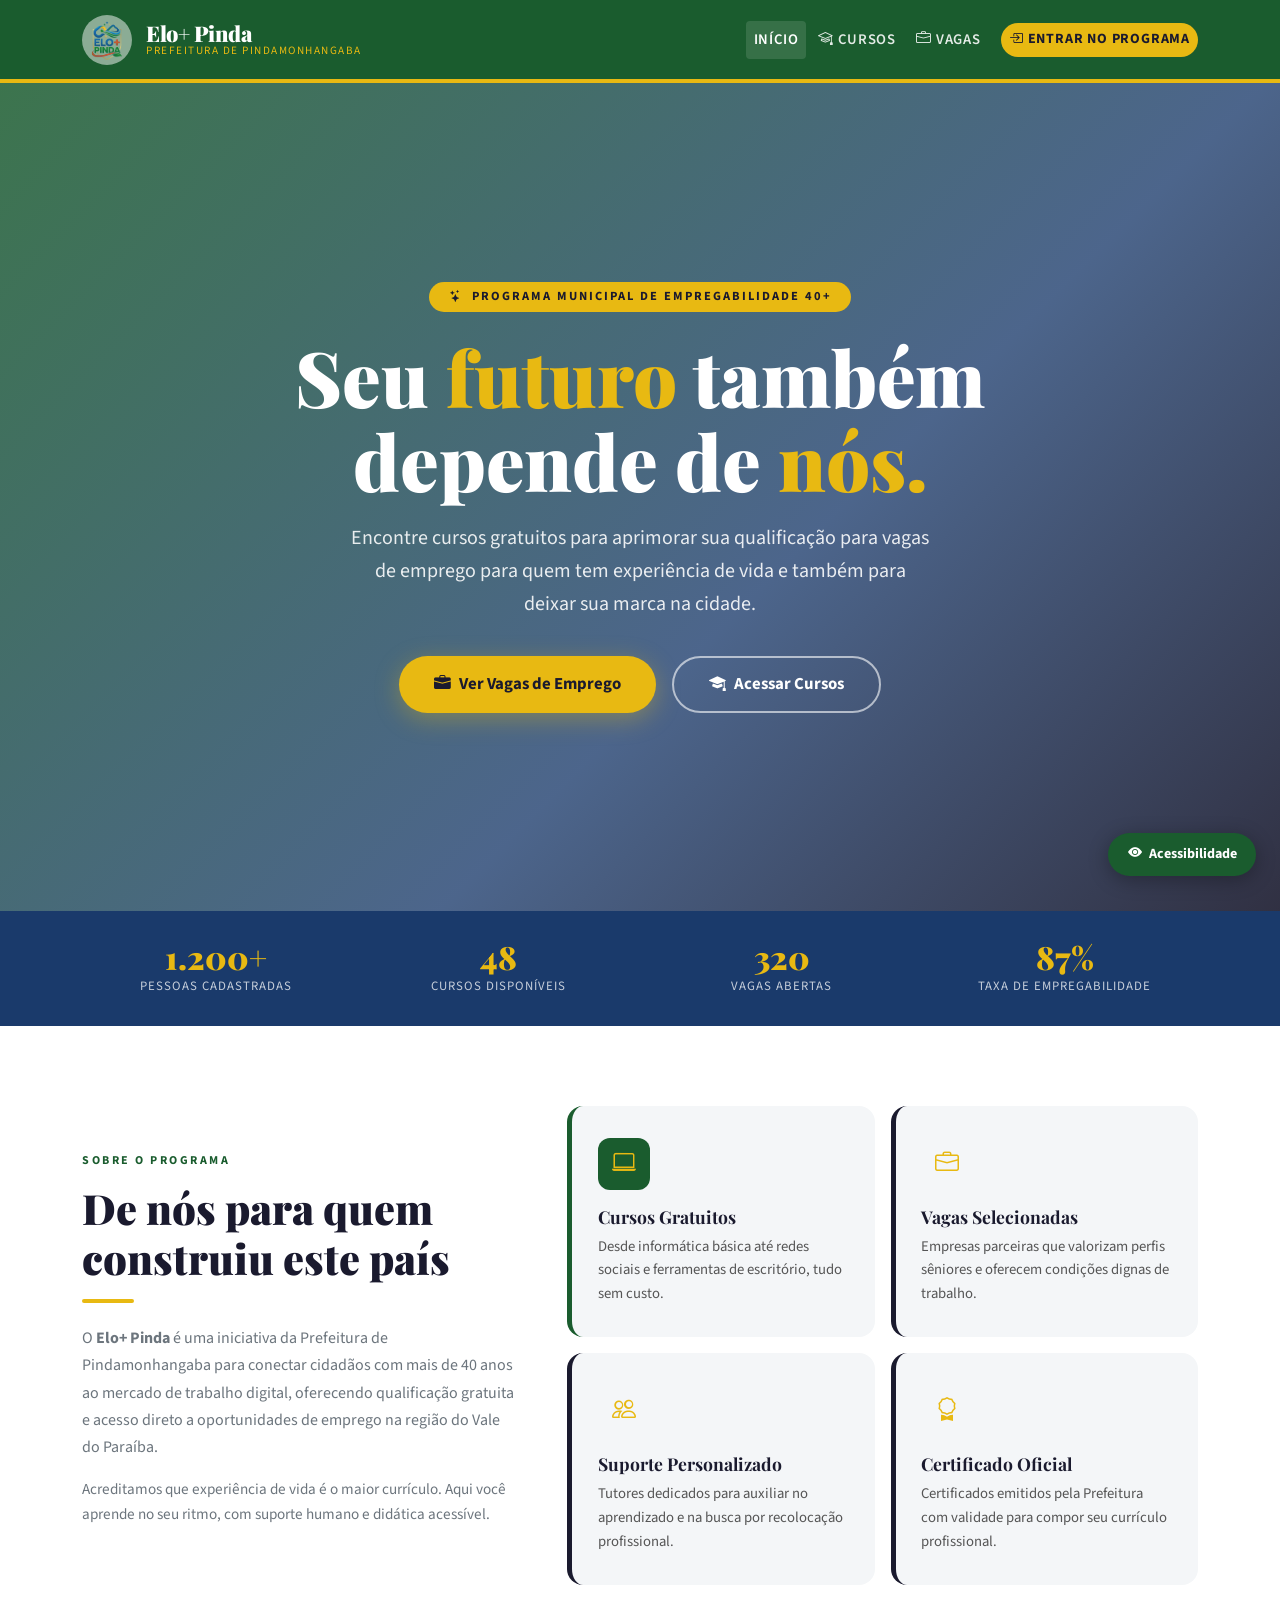
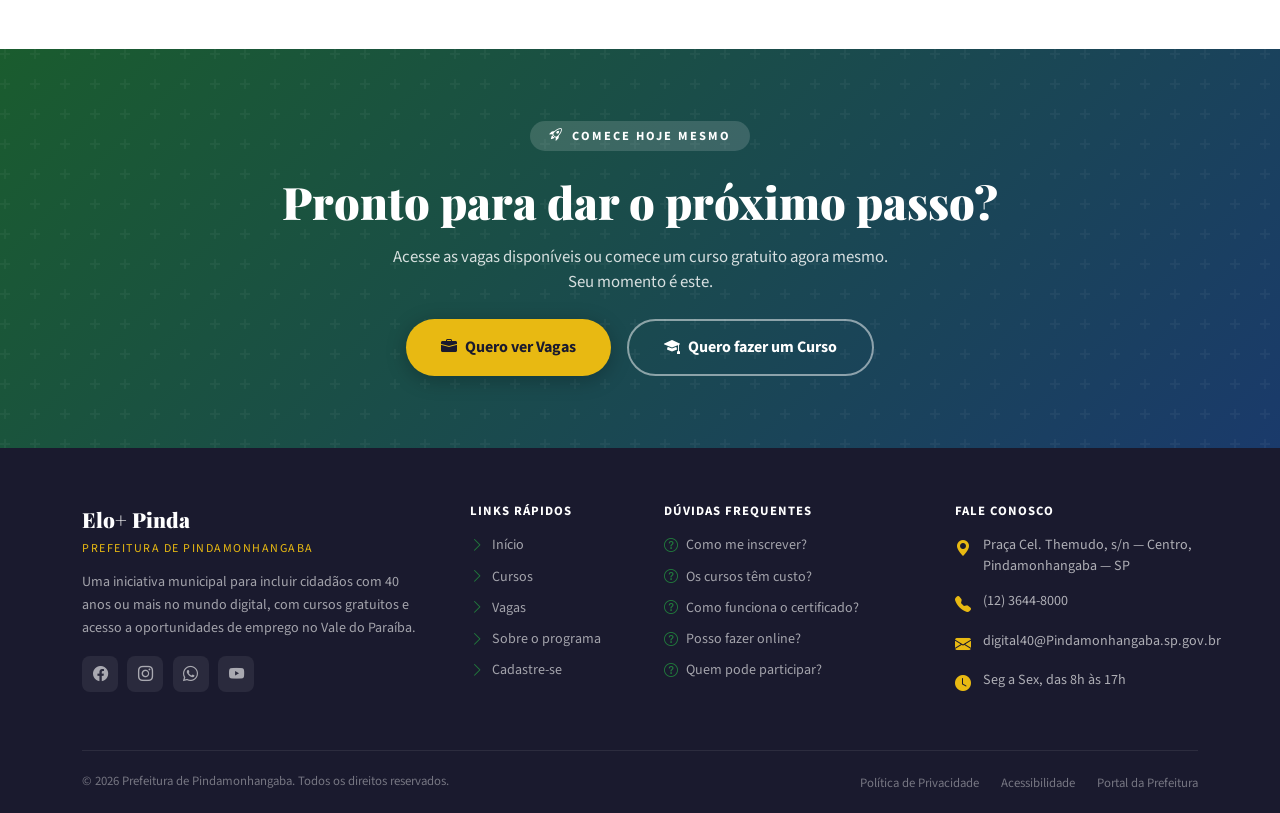
==== commit 1f9ef485: "correção na gramatica" ====
--- a/index.html
+++ b/index.html
@@ -4,7 +4,7 @@
 <head>
   <meta charset="UTF-8" />
   <meta name="viewport" content="width=device-width, initial-scale=1.0" />
-  <title>Elo+ PInda | Inclusão Digital em Pindamonhangaba</title>
+  <title>Elo+ Pinda | Inclusão Digital em Pindamonhangaba</title>
   <link rel="icon" href="images/logo.png" type="image/png" />
 
   <!-- Bootstrap 5 CDN -->
@@ -37,7 +37,7 @@
     <div class="container">
       <a class="navbar-brand" href="#inicio">
         <div class="navbar-brand-wrapper">
-          <img class="brand-logo" src="images/logo.png" alt="Logo Elo+ PInda" />
+          <img class="brand-logo" src="images/logo.png" alt="Logo Elo+ Pinda" />
           <div class="brand-text">
             <span class="brand-title">Elo+ Pinda</span>
             <span class="brand-subtitle">Prefeitura de Pindamonhangaba</span>
@@ -182,8 +182,8 @@
               </div>
             </div>
             <div class="col-sm-6">
-              <div class="feature-card" style="border-left-color: var(--pinda-azul);">
-                <div class="feature-icon" style="background: var(--pinda-azul);">
+              <div class="feature-card" style="border-left-color: var(--Pinda-azul);">
+                <div class="feature-icon" style="background: var(--Pinda-azul);">
                   <i class="bi bi-briefcase"></i>
                 </div>
                 <h5>Vagas Selecionadas</h5>
@@ -191,17 +191,17 @@
               </div>
             </div>
             <div class="col-sm-6">
-              <div class="feature-card" style="border-left-color: var(--pinda-amarelo);">
-                <div class="feature-icon" style="background: var(--pinda-amarelo);">
-                  <i class="bi bi-people" style="color: var(--pinda-texto);"></i>
+              <div class="feature-card" style="border-left-color: var(--Pinda-amarelo);">
+                <div class="feature-icon" style="background: var(--Pinda-amarelo);">
+                  <i class="bi bi-people" style="color: var(--Pinda-texto);"></i>
                 </div>
                 <h5>Suporte Personalizado</h5>
                 <p>Tutores dedicados para auxiliar no aprendizado e na busca por recolocação profissional.</p>
               </div>
             </div>
             <div class="col-sm-6">
-              <div class="feature-card" style="border-left-color: var(--pinda-vermelho);">
-                <div class="feature-icon" style="background: var(--pinda-vermelho);">
+              <div class="feature-card" style="border-left-color: var(--Pinda-vermelho);">
+                <div class="feature-icon" style="background: var(--Pinda-vermelho);">
                   <i class="bi bi-award"></i>
                 </div>
                 <h5>Certificado Oficial</h5>
@@ -300,7 +300,7 @@
           </div>
           <div class="footer-contact-item">
             <i class="bi bi-envelope-fill"></i>
-            <span>digital40@pindamonhangaba.sp.gov.br</span>
+            <span>digital40@Pindamonhangaba.sp.gov.br</span>
           </div>
           <div class="footer-contact-item">
             <i class="bi bi-clock-fill"></i>
@@ -319,7 +319,7 @@
           <div class="footer-bottom-links">
             <a href="#">Política de Privacidade</a>
             <a href="#">Acessibilidade</a>
-            <a href="https://www.pindamonhangaba.sp.gov.br" target="_blank">Portal da Prefeitura</a>
+            <a href="https://www.Pindamonhangaba.sp.gov.br" target="_blank">Portal da Prefeitura</a>
           </div>
         </div>
       </div>
--- a/styles/index.css
+++ b/styles/index.css
@@ -46,6 +46,7 @@
      height: 50px;
      flex-shrink: 0;
      object-fit: contain;
+     background: rgba(255, 255, 255, 0.493);
      border-radius: 50%;
      mix-blend-mode: lighten;
  }
